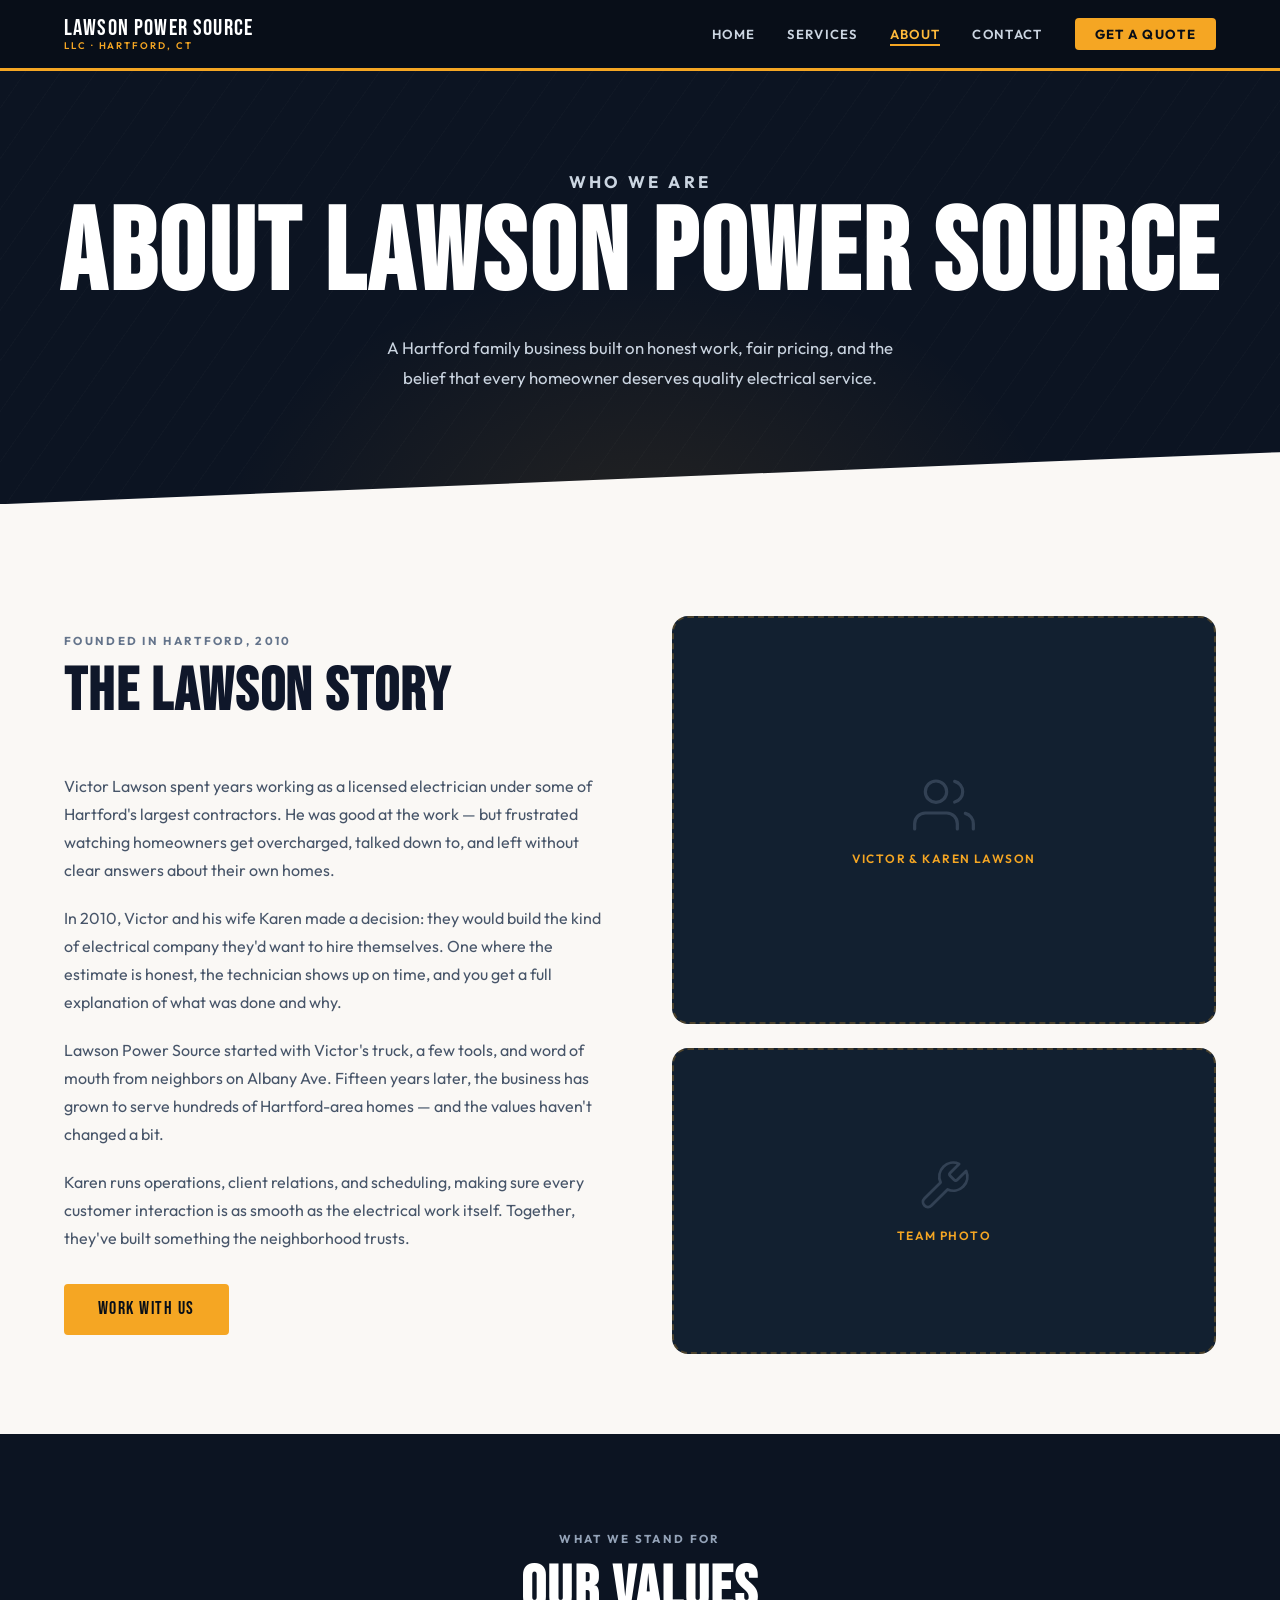
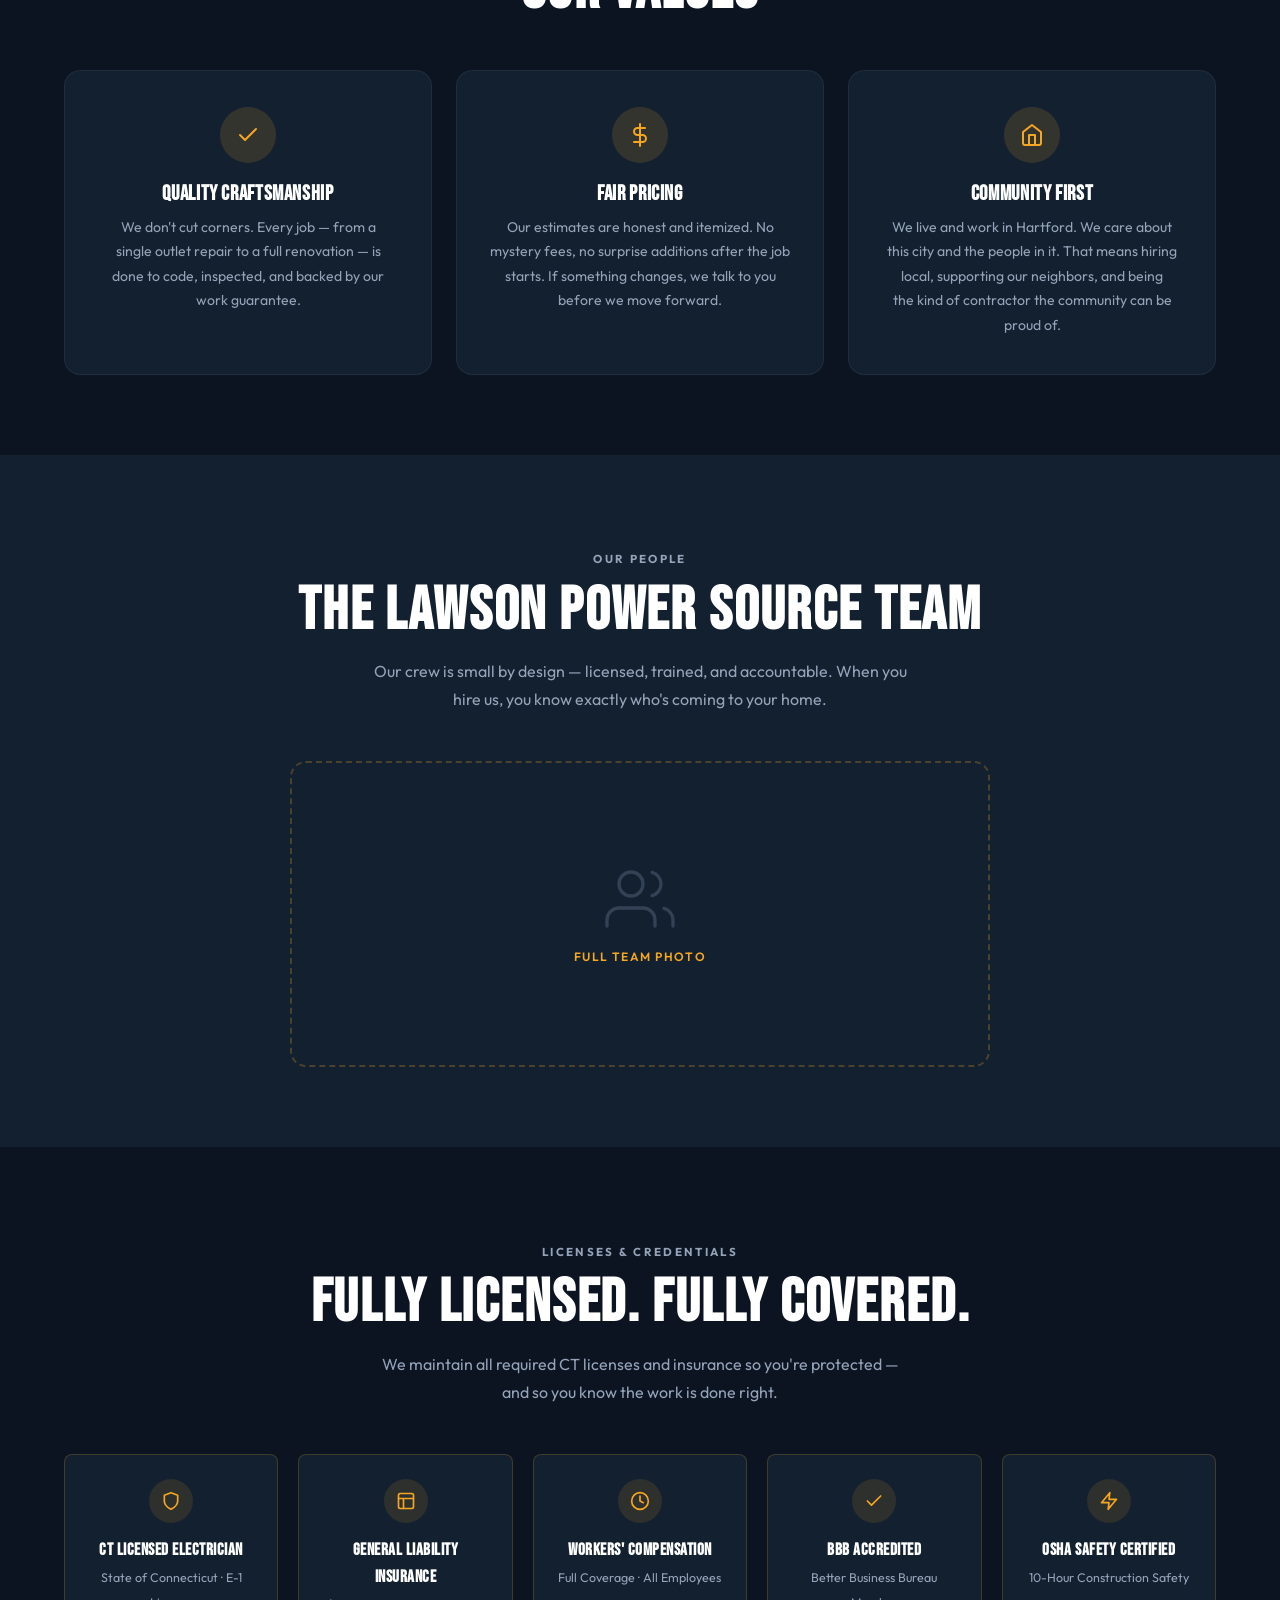
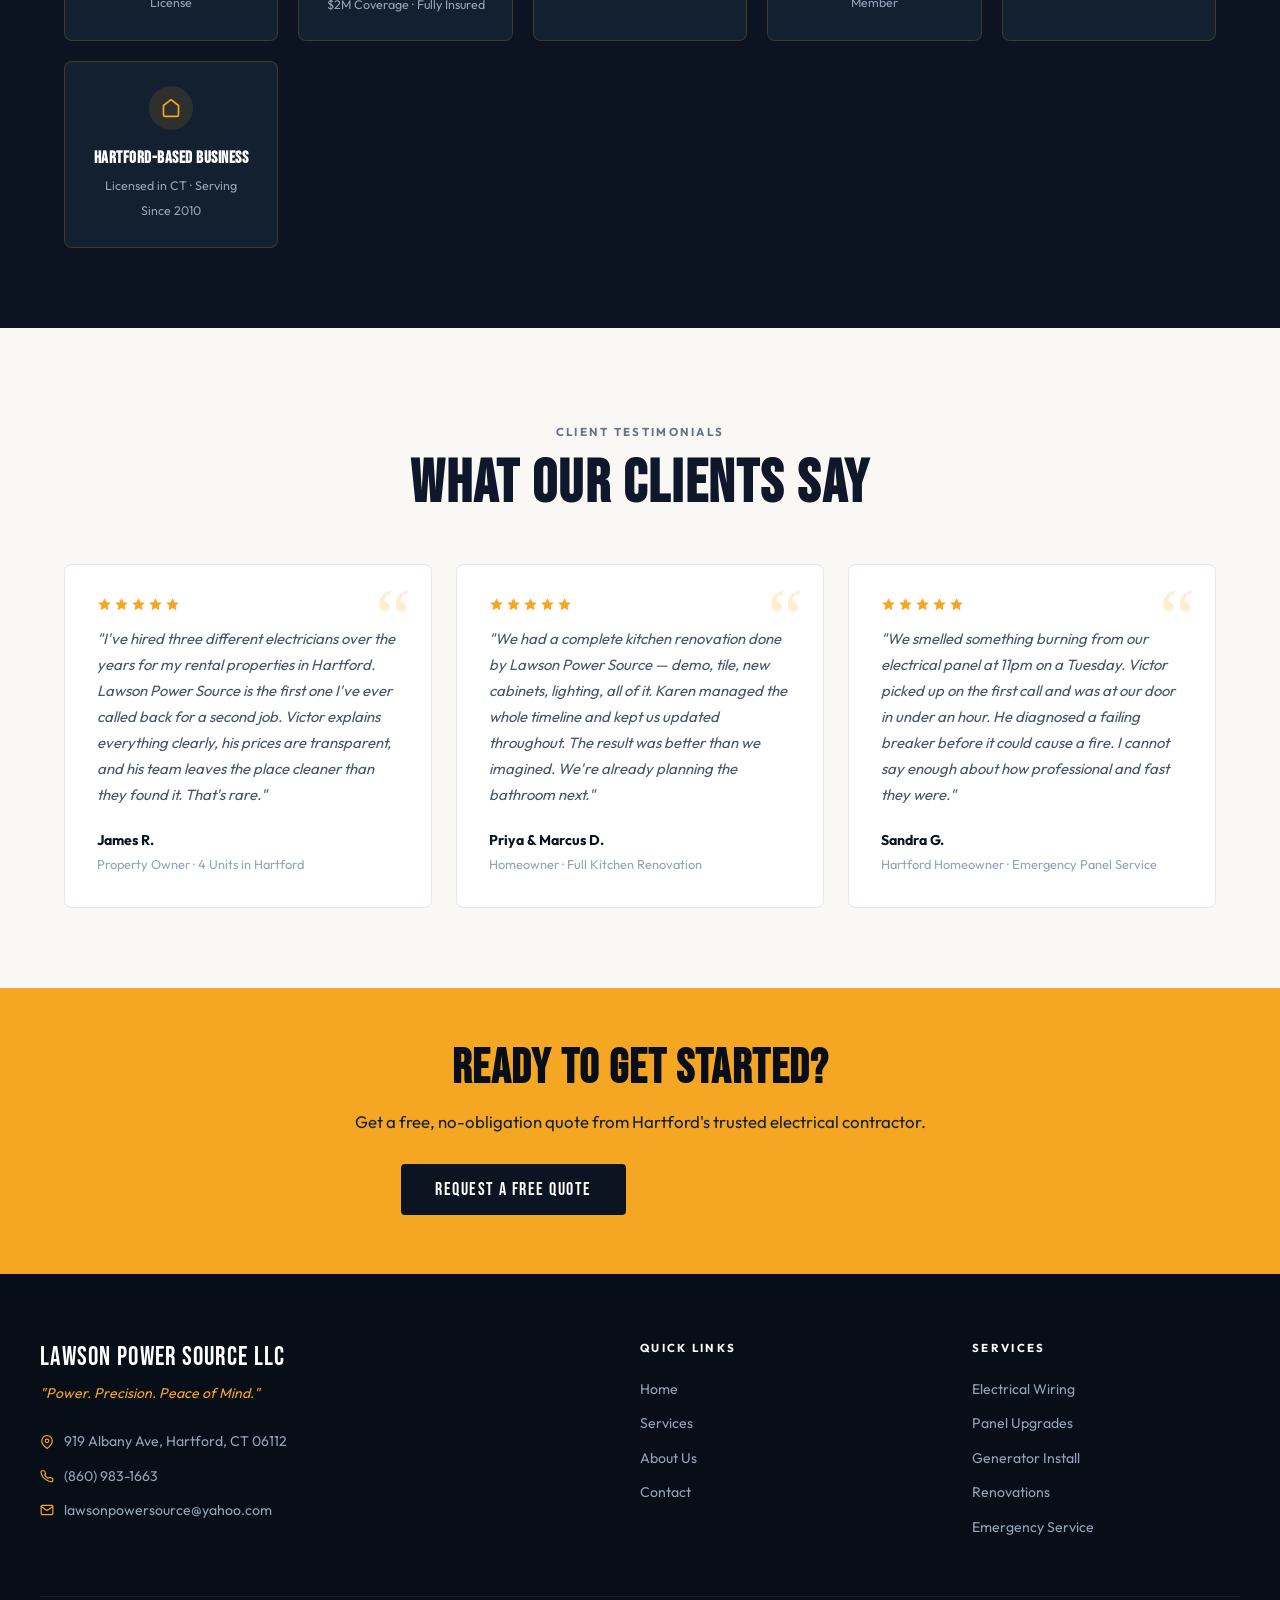
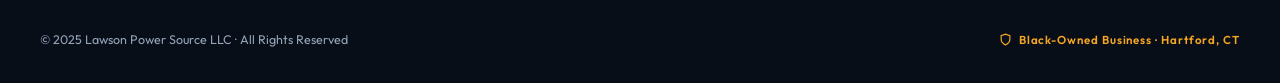
==== about.html @ 9ddd7367 "Initial launch: Lawson Power Source LLC website 4-page static site for Hartford, CT electrical contr" ====
<!DOCTYPE html>
<html lang="en">
<head>
  <meta charset="UTF-8">
  <meta name="viewport" content="width=device-width, initial-scale=1">
  <title>About Us — Lawson Power Source LLC · Hartford, CT</title>
  <meta name="description" content="Meet Victor and Karen Lawson, founders of Lawson Power Source LLC. Serving Hartford, CT since 2010 with licensed electrical and home improvement services.">
  <meta name="theme-color" content="#0c1422">
  <link rel="preconnect" href="https://fonts.googleapis.com">
  <link rel="preconnect" href="https://fonts.gstatic.com" crossorigin>
  <link href="https://fonts.googleapis.com/css2?family=Bebas+Neue&family=Outfit:wght@300;400;500;600;700&display=swap" rel="stylesheet">
  <link rel="stylesheet" href="css/styles.css">
</head>
<body>

  <a class="skip-nav" href="#main">Skip to main content</a>

  <!-- NAV -->
  <header>
    <nav class="nav" aria-label="Main navigation">
      <div class="nav__inner">
        <a href="index.html" class="nav__logo" aria-label="Lawson Power Source LLC — home">
          <span class="nav__logo-name">Lawson Power Source</span>
          <span class="nav__logo-sub">LLC · Hartford, CT</span>
        </a>
        <ul class="nav__links" role="list">
          <li><a href="index.html">Home</a></li>
          <li><a href="services.html">Services</a></li>
          <li><a href="about.html" aria-current="page">About</a></li>
          <li><a href="contact.html">Contact</a></li>
          <li><a href="contact.html" class="nav__cta">Get a Quote</a></li>
        </ul>
        <button class="nav__hamburger" aria-label="Open menu" aria-expanded="false">
          <svg width="22" height="22" viewBox="0 0 24 24" fill="none" stroke="currentColor" stroke-width="2.2" stroke-linecap="round" aria-hidden="true">
            <line x1="3" y1="6"  x2="21" y2="6"/>
            <line x1="3" y1="12" x2="21" y2="12"/>
            <line x1="3" y1="18" x2="21" y2="18"/>
          </svg>
        </button>
      </div>
    </nav>
  </header>

  <main id="main">

    <!-- PAGE HERO -->
    <section class="page-hero" aria-labelledby="page-heading">
      <div class="page-hero__inner">
        <p class="page-hero__eyebrow">Who We Are</p>
        <h1 id="page-heading">About Lawson Power Source</h1>
        <p>A Hartford family business built on honest work, fair pricing, and the belief that every homeowner deserves quality electrical service.</p>
      </div>
    </section>

    <!-- OUR STORY -->
    <section class="section section--light" aria-labelledby="story-heading" style="padding-top:7rem;">
      <div class="container">
        <div class="story-grid">
          <div>
            <div class="section-heading">
              <p class="section-heading__eyebrow">Founded in Hartford, 2010</p>
              <h2 id="story-heading">The Lawson Story</h2>
            </div>
            <p style="color:var(--slate-600);margin-bottom:1.25rem;">
              Victor Lawson spent years working as a licensed electrician under some of Hartford's largest contractors. He was good at the work — but frustrated watching homeowners get overcharged, talked down to, and left without clear answers about their own homes.
            </p>
            <p style="color:var(--slate-600);margin-bottom:1.25rem;">
              In 2010, Victor and his wife Karen made a decision: they would build the kind of electrical company they'd want to hire themselves. One where the estimate is honest, the technician shows up on time, and you get a full explanation of what was done and why.
            </p>
            <p style="color:var(--slate-600);margin-bottom:1.25rem;">
              Lawson Power Source started with Victor's truck, a few tools, and word of mouth from neighbors on Albany Ave. Fifteen years later, the business has grown to serve hundreds of Hartford-area homes — and the values haven't changed a bit.
            </p>
            <p style="color:var(--slate-600);margin-bottom:2rem;">
              Karen runs operations, client relations, and scheduling, making sure every customer interaction is as smooth as the electrical work itself. Together, they've built something the neighborhood trusts.
            </p>
            <a href="contact.html" class="btn btn--primary">Work With Us</a>
          </div>
          <div>
            <div class="photo-placeholder" role="img" aria-label="Victor and Karen Lawson, owners of Lawson Power Source LLC" style="margin-bottom:1.5rem;">
              <svg width="64" height="64" viewBox="0 0 24 24" fill="none" stroke="currentColor" stroke-width="1.2" stroke-linecap="round" stroke-linejoin="round" aria-hidden="true"><path d="M17 21v-2a4 4 0 0 0-4-4H5a4 4 0 0 0-4 4v2"/><circle cx="9" cy="7" r="4"/><path d="M23 21v-2a4 4 0 0 0-3-3.87"/><path d="M16 3.13a4 4 0 0 1 0 7.75"/></svg>
              <span class="photo-placeholder__label">Victor &amp; Karen Lawson</span>
            </div>
            <div class="photo-placeholder" role="img" aria-label="Lawson Power Source team at work" style="aspect-ratio:16/9;">
              <svg width="56" height="56" viewBox="0 0 24 24" fill="none" stroke="currentColor" stroke-width="1.2" stroke-linecap="round" stroke-linejoin="round" aria-hidden="true"><path d="M14.7 6.3a1 1 0 0 0 0 1.4l1.6 1.6a1 1 0 0 0 1.4 0l3.77-3.77a6 6 0 0 1-7.94 7.94l-6.91 6.91a2.12 2.12 0 0 1-3-3l6.91-6.91a6 6 0 0 1 7.94-7.94l-3.76 3.76z"/></svg>
              <span class="photo-placeholder__label">Team Photo</span>
            </div>
          </div>
        </div>
      </div>
    </section>

    <!-- VALUES -->
    <section class="section section--dark" aria-labelledby="values-heading">
      <div class="container">
        <div class="section-heading section-heading--center">
          <p class="section-heading__eyebrow">What We Stand For</p>
          <h2 id="values-heading">Our Values</h2>
        </div>
        <div class="values-grid">
          <article class="value-card anim" data-delay="1">
            <div class="value-card__icon" aria-hidden="true">
              <svg width="24" height="24" viewBox="0 0 24 24" fill="none" stroke="currentColor" stroke-width="2" stroke-linecap="round" stroke-linejoin="round"><polyline points="20 6 9 17 4 12"/></svg>
            </div>
            <h3>Quality Craftsmanship</h3>
            <p>We don't cut corners. Every job — from a single outlet repair to a full renovation — is done to code, inspected, and backed by our work guarantee.</p>
          </article>
          <article class="value-card anim" data-delay="2">
            <div class="value-card__icon" aria-hidden="true">
              <svg width="24" height="24" viewBox="0 0 24 24" fill="none" stroke="currentColor" stroke-width="2" stroke-linecap="round" stroke-linejoin="round"><line x1="12" y1="1" x2="12" y2="23"/><path d="M17 5H9.5a3.5 3.5 0 0 0 0 7h5a3.5 3.5 0 0 1 0 7H6"/></svg>
            </div>
            <h3>Fair Pricing</h3>
            <p>Our estimates are honest and itemized. No mystery fees, no surprise additions after the job starts. If something changes, we talk to you before we move forward.</p>
          </article>
          <article class="value-card anim" data-delay="3">
            <div class="value-card__icon" aria-hidden="true">
              <svg width="24" height="24" viewBox="0 0 24 24" fill="none" stroke="currentColor" stroke-width="2" stroke-linecap="round" stroke-linejoin="round"><path d="M3 9l9-7 9 7v11a2 2 0 0 1-2 2H5a2 2 0 0 1-2-2z"/><polyline points="9 22 9 12 15 12 15 22"/></svg>
            </div>
            <h3>Community First</h3>
            <p>We live and work in Hartford. We care about this city and the people in it. That means hiring local, supporting our neighbors, and being the kind of contractor the community can be proud of.</p>
          </article>
        </div>
      </div>
    </section>

    <!-- TEAM PHOTO -->
    <section class="section section--navy" aria-labelledby="team-heading">
      <div class="container">
        <div class="section-heading section-heading--center">
          <p class="section-heading__eyebrow">Our People</p>
          <h2 id="team-heading">The Lawson Power Source Team</h2>
          <p>Our crew is small by design — licensed, trained, and accountable. When you hire us, you know exactly who's coming to your home.</p>
        </div>
        <div class="photo-placeholder" role="img" aria-label="Full team photo — Lawson Power Source LLC crew" style="max-width:700px;margin:0 auto;aspect-ratio:16/7;">
          <svg width="72" height="72" viewBox="0 0 24 24" fill="none" stroke="currentColor" stroke-width="1.1" stroke-linecap="round" stroke-linejoin="round" aria-hidden="true"><path d="M17 21v-2a4 4 0 0 0-4-4H5a4 4 0 0 0-4 4v2"/><circle cx="9" cy="7" r="4"/><path d="M23 21v-2a4 4 0 0 0-3-3.87"/><path d="M16 3.13a4 4 0 0 1 0 7.75"/></svg>
          <span class="photo-placeholder__label">Full Team Photo</span>
        </div>
      </div>
    </section>

    <!-- CREDENTIALS -->
    <section class="section section--dark" aria-labelledby="credentials-heading">
      <div class="container">
        <div class="section-heading section-heading--center">
          <p class="section-heading__eyebrow">Licenses &amp; Credentials</p>
          <h2 id="credentials-heading">Fully Licensed. Fully Covered.</h2>
          <p>We maintain all required CT licenses and insurance so you're protected — and so you know the work is done right.</p>
        </div>
        <div class="credentials-grid">
          <div class="credential-item anim" data-delay="1">
            <div class="credential-item__icon" aria-hidden="true">
              <svg width="20" height="20" viewBox="0 0 24 24" fill="none" stroke="currentColor" stroke-width="2" stroke-linecap="round" stroke-linejoin="round"><path d="M12 22s8-4 8-10V5l-8-3-8 3v7c0 6 8 10 8 10z"/></svg>
            </div>
            <strong>CT Licensed Electrician</strong>
            <span>State of Connecticut · E-1 License</span>
          </div>
          <div class="credential-item anim" data-delay="2">
            <div class="credential-item__icon" aria-hidden="true">
              <svg width="20" height="20" viewBox="0 0 24 24" fill="none" stroke="currentColor" stroke-width="2" stroke-linecap="round" stroke-linejoin="round"><rect x="3" y="3" width="18" height="18" rx="2"/><path d="M3 9h18M9 21V9"/></svg>
            </div>
            <strong>General Liability Insurance</strong>
            <span>$2M Coverage · Fully Insured</span>
          </div>
          <div class="credential-item anim" data-delay="3">
            <div class="credential-item__icon" aria-hidden="true">
              <svg width="20" height="20" viewBox="0 0 24 24" fill="none" stroke="currentColor" stroke-width="2" stroke-linecap="round" stroke-linejoin="round"><circle cx="12" cy="12" r="10"/><polyline points="12 6 12 12 16 14"/></svg>
            </div>
            <strong>Workers' Compensation</strong>
            <span>Full Coverage · All Employees</span>
          </div>
          <div class="credential-item anim" data-delay="4">
            <div class="credential-item__icon" aria-hidden="true">
              <svg width="20" height="20" viewBox="0 0 24 24" fill="none" stroke="currentColor" stroke-width="2" stroke-linecap="round" stroke-linejoin="round"><polyline points="20 6 9 17 4 12"/></svg>
            </div>
            <strong>BBB Accredited</strong>
            <span>Better Business Bureau Member</span>
          </div>
          <div class="credential-item anim" data-delay="5">
            <div class="credential-item__icon" aria-hidden="true">
              <svg width="20" height="20" viewBox="0 0 24 24" fill="none" stroke="currentColor" stroke-width="2" stroke-linecap="round" stroke-linejoin="round"><polygon points="13 2 3 14 12 14 11 22 21 10 12 10 13 2"/></svg>
            </div>
            <strong>OSHA Safety Certified</strong>
            <span>10-Hour Construction Safety</span>
          </div>
          <div class="credential-item anim" data-delay="6">
            <div class="credential-item__icon" aria-hidden="true">
              <svg width="20" height="20" viewBox="0 0 24 24" fill="none" stroke="currentColor" stroke-width="2" stroke-linecap="round" stroke-linejoin="round"><path d="M3 9l9-7 9 7v11a2 2 0 0 1-2 2H5a2 2 0 0 1-2-2z"/></svg>
            </div>
            <strong>Hartford-Based Business</strong>
            <span>Licensed in CT · Serving Since 2010</span>
          </div>
        </div>
      </div>
    </section>

    <!-- TESTIMONIALS -->
    <section class="section section--light" aria-labelledby="testimonials-heading">
      <div class="container">
        <div class="section-heading section-heading--center">
          <p class="section-heading__eyebrow">Client Testimonials</p>
          <h2 id="testimonials-heading">What Our Clients Say</h2>
        </div>
        <div class="testimonial-grid">
          <article class="testimonial-card anim" data-delay="1">
            <div class="testimonial-card__stars" aria-label="5 out of 5 stars">
              <svg width="15" height="15" viewBox="0 0 24 24" fill="currentColor" aria-hidden="true"><polygon points="12 2 15.09 8.26 22 9.27 17 14.14 18.18 21.02 12 17.77 5.82 21.02 7 14.14 2 9.27 8.91 8.26 12 2"/></svg>
              <svg width="15" height="15" viewBox="0 0 24 24" fill="currentColor" aria-hidden="true"><polygon points="12 2 15.09 8.26 22 9.27 17 14.14 18.18 21.02 12 17.77 5.82 21.02 7 14.14 2 9.27 8.91 8.26 12 2"/></svg>
              <svg width="15" height="15" viewBox="0 0 24 24" fill="currentColor" aria-hidden="true"><polygon points="12 2 15.09 8.26 22 9.27 17 14.14 18.18 21.02 12 17.77 5.82 21.02 7 14.14 2 9.27 8.91 8.26 12 2"/></svg>
              <svg width="15" height="15" viewBox="0 0 24 24" fill="currentColor" aria-hidden="true"><polygon points="12 2 15.09 8.26 22 9.27 17 14.14 18.18 21.02 12 17.77 5.82 21.02 7 14.14 2 9.27 8.91 8.26 12 2"/></svg>
              <svg width="15" height="15" viewBox="0 0 24 24" fill="currentColor" aria-hidden="true"><polygon points="12 2 15.09 8.26 22 9.27 17 14.14 18.18 21.02 12 17.77 5.82 21.02 7 14.14 2 9.27 8.91 8.26 12 2"/></svg>
            </div>
            <blockquote class="testimonial-card__text">
              "I've hired three different electricians over the years for my rental properties in Hartford. Lawson Power Source is the first one I've ever called back for a second job. Victor explains everything clearly, his prices are transparent, and his team leaves the place cleaner than they found it. That's rare."
            </blockquote>
            <footer>
              <p class="testimonial-card__name">James R.</p>
              <p class="testimonial-card__title">Property Owner · 4 Units in Hartford</p>
            </footer>
          </article>
          <article class="testimonial-card anim" data-delay="2">
            <div class="testimonial-card__stars" aria-label="5 out of 5 stars">
              <svg width="15" height="15" viewBox="0 0 24 24" fill="currentColor" aria-hidden="true"><polygon points="12 2 15.09 8.26 22 9.27 17 14.14 18.18 21.02 12 17.77 5.82 21.02 7 14.14 2 9.27 8.91 8.26 12 2"/></svg>
              <svg width="15" height="15" viewBox="0 0 24 24" fill="currentColor" aria-hidden="true"><polygon points="12 2 15.09 8.26 22 9.27 17 14.14 18.18 21.02 12 17.77 5.82 21.02 7 14.14 2 9.27 8.91 8.26 12 2"/></svg>
              <svg width="15" height="15" viewBox="0 0 24 24" fill="currentColor" aria-hidden="true"><polygon points="12 2 15.09 8.26 22 9.27 17 14.14 18.18 21.02 12 17.77 5.82 21.02 7 14.14 2 9.27 8.91 8.26 12 2"/></svg>
              <svg width="15" height="15" viewBox="0 0 24 24" fill="currentColor" aria-hidden="true"><polygon points="12 2 15.09 8.26 22 9.27 17 14.14 18.18 21.02 12 17.77 5.82 21.02 7 14.14 2 9.27 8.91 8.26 12 2"/></svg>
              <svg width="15" height="15" viewBox="0 0 24 24" fill="currentColor" aria-hidden="true"><polygon points="12 2 15.09 8.26 22 9.27 17 14.14 18.18 21.02 12 17.77 5.82 21.02 7 14.14 2 9.27 8.91 8.26 12 2"/></svg>
            </div>
            <blockquote class="testimonial-card__text">
              "We had a complete kitchen renovation done by Lawson Power Source — demo, tile, new cabinets, lighting, all of it. Karen managed the whole timeline and kept us updated throughout. The result was better than we imagined. We're already planning the bathroom next."
            </blockquote>
            <footer>
              <p class="testimonial-card__name">Priya &amp; Marcus D.</p>
              <p class="testimonial-card__title">Homeowner · Full Kitchen Renovation</p>
            </footer>
          </article>
          <article class="testimonial-card anim" data-delay="3">
            <div class="testimonial-card__stars" aria-label="5 out of 5 stars">
              <svg width="15" height="15" viewBox="0 0 24 24" fill="currentColor" aria-hidden="true"><polygon points="12 2 15.09 8.26 22 9.27 17 14.14 18.18 21.02 12 17.77 5.82 21.02 7 14.14 2 9.27 8.91 8.26 12 2"/></svg>
              <svg width="15" height="15" viewBox="0 0 24 24" fill="currentColor" aria-hidden="true"><polygon points="12 2 15.09 8.26 22 9.27 17 14.14 18.18 21.02 12 17.77 5.82 21.02 7 14.14 2 9.27 8.91 8.26 12 2"/></svg>
              <svg width="15" height="15" viewBox="0 0 24 24" fill="currentColor" aria-hidden="true"><polygon points="12 2 15.09 8.26 22 9.27 17 14.14 18.18 21.02 12 17.77 5.82 21.02 7 14.14 2 9.27 8.91 8.26 12 2"/></svg>
              <svg width="15" height="15" viewBox="0 0 24 24" fill="currentColor" aria-hidden="true"><polygon points="12 2 15.09 8.26 22 9.27 17 14.14 18.18 21.02 12 17.77 5.82 21.02 7 14.14 2 9.27 8.91 8.26 12 2"/></svg>
              <svg width="15" height="15" viewBox="0 0 24 24" fill="currentColor" aria-hidden="true"><polygon points="12 2 15.09 8.26 22 9.27 17 14.14 18.18 21.02 12 17.77 5.82 21.02 7 14.14 2 9.27 8.91 8.26 12 2"/></svg>
            </div>
            <blockquote class="testimonial-card__text">
              "We smelled something burning from our electrical panel at 11pm on a Tuesday. Victor picked up on the first call and was at our door in under an hour. He diagnosed a failing breaker before it could cause a fire. I cannot say enough about how professional and fast they were."
            </blockquote>
            <footer>
              <p class="testimonial-card__name">Sandra G.</p>
              <p class="testimonial-card__title">Hartford Homeowner · Emergency Panel Service</p>
            </footer>
          </article>
        </div>
      </div>
    </section>

    <!-- BOTTOM CTA -->
    <div class="cta-banner">
      <div class="container">
        <h2>Ready to Get Started?</h2>
        <p>Get a free, no-obligation quote from Hartford's trusted electrical contractor.</p>
        <div style="display:flex;gap:1rem;justify-content:center;flex-wrap:wrap;">
          <a href="contact.html" class="btn btn--dark">Request a Free Quote</a>
          <a href="tel:8609831663" class="btn btn--outline-amber">
            <svg width="16" height="16" viewBox="0 0 24 24" fill="none" stroke="currentColor" stroke-width="2.5" stroke-linecap="round" aria-hidden="true"><path d="M22 16.92v3a2 2 0 0 1-2.18 2 19.79 19.79 0 0 1-8.63-3.07A19.5 19.5 0 0 1 4.69 13.6a19.79 19.79 0 0 1-3.07-8.67A2 2 0 0 1 3.59 3h3a2 2 0 0 1 2 1.72c.127.96.361 1.903.7 2.81a2 2 0 0 1-.45 2.11L7.91 10.09a16 16 0 0 0 6 6l.91-.91a2 2 0 0 1 2.11-.45c.907.339 1.85.573 2.81.7A2 2 0 0 1 22 17.5z"/></svg>
            Call (860) 983-1663
          </a>
        </div>
      </div>
    </div>

  </main>

  <!-- FOOTER -->
  <footer class="footer">
    <div class="footer__grid">
      <div>
        <span class="footer__logo-name">Lawson Power Source LLC</span>
        <p class="footer__tagline">"Power. Precision. Peace of Mind."</p>
        <p class="footer__contact-line">
          <svg width="14" height="14" viewBox="0 0 24 24" fill="none" stroke="currentColor" stroke-width="2" stroke-linecap="round" aria-hidden="true"><path d="M21 10c0 7-9 13-9 13s-9-6-9-13a9 9 0 0 1 18 0z"/><circle cx="12" cy="10" r="3"/></svg>
          919 Albany Ave, Hartford, CT 06112
        </p>
        <p class="footer__contact-line">
          <svg width="14" height="14" viewBox="0 0 24 24" fill="none" stroke="currentColor" stroke-width="2" stroke-linecap="round" aria-hidden="true"><path d="M22 16.92v3a2 2 0 0 1-2.18 2 19.79 19.79 0 0 1-8.63-3.07A19.5 19.5 0 0 1 4.69 13.6a19.79 19.79 0 0 1-3.07-8.67A2 2 0 0 1 3.59 3h3a2 2 0 0 1 2 1.72 12.84 12.84 0 0 0 .7 2.81 2 2 0 0 1-.45 2.11L7.91 10.09a16 16 0 0 0 6 6l.91-.91a2 2 0 0 1 2.11-.45 12.84 12.84 0 0 0 2.81.7A2 2 0 0 1 22 17.5z"/></svg>
          <a href="tel:8609831663">(860) 983-1663</a>
        </p>
        <p class="footer__contact-line">
          <svg width="14" height="14" viewBox="0 0 24 24" fill="none" stroke="currentColor" stroke-width="2" stroke-linecap="round" aria-hidden="true"><path d="M4 4h16c1.1 0 2 .9 2 2v12c0 1.1-.9 2-2 2H4c-1.1 0-2-.9-2-2V6c0-1.1.9-2 2-2z"/><polyline points="22,6 12,13 2,6"/></svg>
          <a href="mailto:lawsonpowersource@yahoo.com">lawsonpowersource@yahoo.com</a>
        </p>
      </div>
      <div>
        <p class="footer__col-heading">Quick Links</p>
        <ul class="footer__nav-list" role="list">
          <li><a href="index.html">Home</a></li>
          <li><a href="services.html">Services</a></li>
          <li><a href="about.html">About Us</a></li>
          <li><a href="contact.html">Contact</a></li>
        </ul>
      </div>
      <div>
        <p class="footer__col-heading">Services</p>
        <ul class="footer__nav-list" role="list">
          <li><a href="services.html">Electrical Wiring</a></li>
          <li><a href="services.html">Panel Upgrades</a></li>
          <li><a href="services.html">Generator Install</a></li>
          <li><a href="services.html">Renovations</a></li>
          <li><a href="services.html">Emergency Service</a></li>
        </ul>
      </div>
    </div>
    <div class="footer__bottom">
      <p>&copy; 2025 Lawson Power Source LLC · All Rights Reserved</p>
      <p class="footer__biz-label">
        <svg width="13" height="13" viewBox="0 0 24 24" fill="none" stroke="currentColor" stroke-width="2.2" stroke-linecap="round" aria-hidden="true"><path d="M12 22s8-4 8-10V5l-8-3-8 3v7c0 6 8 10 8 10z"/></svg>
        Black-Owned Business · Hartford, CT
      </p>
    </div>
  </footer>

  <script src="js/main.js"></script>
</body>
</html>
---- css/styles.css ----
/* ============================================================
   LAWSON POWER SOURCE LLC — Design System
   Industrial Utility × Hartford Community Warmth
   ============================================================ */

/* === TOKENS === */
:root {
  --navy-900: #080e18;
  --navy-800: #0c1422;
  --navy-700: #122030;
  --navy-600: #1a2d42;
  --navy-500: #243852;

  --amber-300: #ffd166;
  --amber-400: #ffba3b;
  --amber-500: #f5a623;
  --amber-600: #d48a10;

  --slate-100: #f1f5f9;
  --slate-200: #e2e8f0;
  --slate-300: #cbd5e1;
  --slate-400: #94a3b8;
  --slate-500: #64748b;
  --slate-600: #475569;
  --slate-700: #334155;
  --slate-900: #0f172a;

  --warm-white: #faf8f5;
  --white: #ffffff;

  --red: #ef4444;
  --orange: #f97316;
  --yellow: #eab308;
  --green: #22c55e;

  --font-display: 'Bebas Neue', sans-serif;
  --font-body: 'Outfit', sans-serif;

  --radius-sm: 4px;
  --radius-md: 8px;
  --radius-lg: 16px;

  --shadow-sm: 0 1px 3px rgba(0,0,0,.12), 0 1px 2px rgba(0,0,0,.08);
  --shadow-md: 0 4px 12px rgba(0,0,0,.15), 0 2px 4px rgba(0,0,0,.1);
  --shadow-lg: 0 10px 30px rgba(0,0,0,.2), 0 4px 12px rgba(0,0,0,.12);

  --transition: 200ms ease;
}

/* === RESET === */
*, *::before, *::after { box-sizing: border-box; margin: 0; padding: 0; }
html { scroll-behavior: smooth; -webkit-text-size-adjust: 100%; }
img, svg { display: block; max-width: 100%; }
button { font-family: inherit; }

body {
  font-family: var(--font-body);
  background: var(--warm-white);
  color: var(--slate-900);
  line-height: 1.6;
  overflow-x: hidden;
}

/* === SKIP NAV === */
.skip-nav {
  position: absolute;
  top: -100%;
  left: 1rem;
  background: var(--amber-500);
  color: var(--navy-900);
  padding: .625rem 1.25rem;
  font-weight: 700;
  font-size: .9rem;
  border-radius: 0 0 var(--radius-sm) var(--radius-sm);
  z-index: 9999;
  transition: top var(--transition);
  text-decoration: none;
}
.skip-nav:focus { top: 0; }

/* === TYPOGRAPHY === */
h1, h2, h3, h4, h5 {
  font-family: var(--font-display);
  line-height: 1.05;
  letter-spacing: .03em;
}
h1 { font-size: clamp(3.2rem, 9vw, 7.5rem); }
h2 { font-size: clamp(2rem, 5vw, 3.8rem); }
h3 { font-size: clamp(1.3rem, 3vw, 1.75rem); }
h4 { font-size: 1.2rem; }

p { line-height: 1.75; text-wrap: pretty; }

/* === LAYOUT === */
.container {
  max-width: 1200px;
  margin: 0 auto;
  padding: 0 1.5rem;
}
.section { padding: 5rem 0; }
.section--dark  { background: var(--navy-800); color: var(--white); }
.section--navy  { background: var(--navy-700); color: var(--white); }
.section--light { background: var(--warm-white); }

/* === NAVIGATION === */
.nav {
  position: sticky;
  top: 0;
  z-index: 200;
  background: var(--navy-900);
  border-bottom: 3px solid var(--amber-500);
}
.nav__inner {
  max-width: 1200px;
  margin: 0 auto;
  padding: 0 1.5rem;
  height: 4.25rem;
  display: flex;
  align-items: center;
  justify-content: space-between;
  gap: 2rem;
}
.nav__logo {
  text-decoration: none;
  display: flex;
  flex-direction: column;
  line-height: 1;
  flex-shrink: 0;
}
.nav__logo-name {
  font-family: var(--font-display);
  font-size: 1.45rem;
  color: var(--white);
  letter-spacing: .05em;
}
.nav__logo-sub {
  font-family: var(--font-body);
  font-size: .6rem;
  font-weight: 600;
  letter-spacing: .2em;
  text-transform: uppercase;
  color: var(--amber-500);
  margin-top: 1px;
}
.nav__links {
  display: flex;
  align-items: center;
  gap: 2rem;
  list-style: none;
}
.nav__links a {
  font-size: .82rem;
  font-weight: 600;
  letter-spacing: .1em;
  text-transform: uppercase;
  color: var(--slate-300);
  text-decoration: none;
  transition: color var(--transition);
  position: relative;
}
.nav__links a::after {
  content: '';
  position: absolute;
  bottom: -4px;
  left: 0;
  right: 0;
  height: 2px;
  background: var(--amber-500);
  transform: scaleX(0);
  transition: transform var(--transition);
}
.nav__links a:hover,
.nav__links a[aria-current="page"] { color: var(--amber-400); }
.nav__links a:hover::after,
.nav__links a[aria-current="page"]::after { transform: scaleX(1); }

.nav__cta {
  background: var(--amber-500);
  color: var(--navy-900) !important;
  padding: .5rem 1.25rem;
  border-radius: var(--radius-sm);
  font-weight: 700 !important;
  white-space: nowrap;
  flex-shrink: 0;
}
.nav__cta:hover { background: var(--amber-400) !important; }
.nav__cta::after { display: none !important; }

.nav__hamburger {
  display: none;
  background: transparent;
  border: 1.5px solid rgba(255,255,255,.3);
  border-radius: var(--radius-sm);
  color: var(--white);
  cursor: pointer;
  padding: .4rem .5rem;
  align-items: center;
  justify-content: center;
  transition: border-color var(--transition);
}
.nav__hamburger:hover { border-color: var(--amber-500); color: var(--amber-500); }

/* === BUTTONS === */
.btn {
  display: inline-flex;
  align-items: center;
  gap: .5rem;
  padding: .9rem 2rem;
  border-radius: var(--radius-sm);
  font-family: var(--font-display);
  font-size: 1.15rem;
  letter-spacing: .08em;
  text-decoration: none;
  cursor: pointer;
  border: 2px solid transparent;
  transition: all var(--transition);
  line-height: 1;
  white-space: nowrap;
}
.btn svg { flex-shrink: 0; }

.btn--primary {
  background: var(--amber-500);
  color: var(--navy-900);
  border-color: var(--amber-500);
}
.btn--primary:hover { background: var(--amber-400); border-color: var(--amber-400); }

.btn--outline {
  background: transparent;
  color: var(--white);
  border-color: rgba(255,255,255,.35);
}
.btn--outline:hover { border-color: var(--amber-500); color: var(--amber-500); }

.btn--outline-amber {
  background: transparent;
  color: var(--amber-500);
  border-color: var(--amber-500);
}
.btn--outline-amber:hover { background: var(--amber-500); color: var(--navy-900); }

.btn--dark {
  background: var(--navy-800);
  color: var(--white);
  border-color: var(--navy-800);
}
.btn--dark:hover { background: var(--navy-700); border-color: var(--navy-700); }

.btn--emergency {
  background: var(--red);
  color: var(--white);
  border-color: var(--red);
}
.btn--emergency:hover { background: #dc2626; border-color: #dc2626; }

/* Focus states — visible for keyboard nav */
:focus-visible {
  outline: 3px solid var(--amber-500);
  outline-offset: 3px;
}

/* === HERO (home) === */
.hero {
  background: var(--navy-800);
  color: var(--white);
  padding: 6rem 1.5rem 7rem;
  position: relative;
  overflow: hidden;
}
.hero::after {
  content: '';
  position: absolute;
  bottom: 0; left: 0; right: 0;
  height: 80px;
  background: var(--amber-500);
  clip-path: polygon(0 100%, 100% 0, 100% 100%);
}
.hero__bg-pattern {
  position: absolute;
  inset: 0;
  background-image:
    repeating-linear-gradient(
      -55deg,
      transparent,
      transparent 28px,
      rgba(255,255,255,.018) 28px,
      rgba(255,255,255,.018) 29px
    );
  pointer-events: none;
}
.hero__glow {
  position: absolute;
  width: 700px;
  height: 700px;
  background: radial-gradient(circle, rgba(245,166,35,.12) 0%, transparent 70%);
  top: -200px;
  right: -100px;
  pointer-events: none;
}
.hero__container {
  max-width: 1200px;
  margin: 0 auto;
  position: relative;
  z-index: 1;
}
.hero__eyebrow {
  display: flex;
  align-items: center;
  gap: .75rem;
  font-family: var(--font-body);
  font-size: .75rem;
  font-weight: 700;
  letter-spacing: .2em;
  text-transform: uppercase;
  color: var(--amber-500);
  margin-bottom: 1rem;
}
.hero__eyebrow-line {
  width: 2rem;
  height: 2px;
  background: var(--amber-500);
  flex-shrink: 0;
}
.hero h1 {
  color: var(--white);
  max-width: 860px;
  line-height: 1;
}
.hero h1 em {
  color: var(--amber-500);
  font-style: normal;
}
.hero__sub {
  font-size: 1.1rem;
  color: var(--slate-300);
  max-width: 480px;
  margin: 1.5rem 0 2.75rem;
  line-height: 1.75;
}
.hero__actions {
  display: flex;
  gap: 1rem;
  flex-wrap: wrap;
}
.hero__badge {
  position: absolute;
  right: 1.5rem;
  bottom: 5rem;
  width: 130px;
  height: 130px;
  background: var(--amber-500);
  border-radius: 50%;
  display: flex;
  flex-direction: column;
  align-items: center;
  justify-content: center;
  text-align: center;
  color: var(--navy-900);
  font-family: var(--font-display);
  line-height: 1.1;
  padding: 1rem;
}
.hero__badge-num  { font-size: 2.8rem; }
.hero__badge-text { font-size: .7rem; letter-spacing: .05em; }

/* === TRUST BAR === */
.trust-bar {
  background: var(--amber-500);
  padding: 2.25rem 1.5rem;
  position: relative;
  z-index: 1;
}
.trust-bar__grid {
  max-width: 1200px;
  margin: 0 auto;
  display: grid;
  grid-template-columns: repeat(3, 1fr);
  gap: 1.5rem;
}
.trust-item {
  display: flex;
  align-items: center;
  gap: 1rem;
}
.trust-item__icon {
  width: 2.75rem;
  height: 2.75rem;
  background: var(--navy-800);
  color: var(--amber-500);
  border-radius: 50%;
  display: flex;
  align-items: center;
  justify-content: center;
  flex-shrink: 0;
}
.trust-item__label {
  font-family: var(--font-display);
  font-size: 1.05rem;
  color: var(--navy-900);
  letter-spacing: .03em;
  display: block;
}
.trust-item__sub {
  font-size: .75rem;
  color: var(--navy-700);
  font-weight: 500;
}

/* === SECTION HEADING === */
.section-heading { margin-bottom: 3rem; }
.section-heading--center { text-align: center; }
.section-heading__eyebrow {
  font-family: var(--font-body);
  font-size: .72rem;
  font-weight: 700;
  letter-spacing: .2em;
  text-transform: uppercase;
  color: var(--amber-500);
  margin-bottom: .6rem;
}
.section-heading h2 { color: inherit; }
.section-heading p {
  margin-top: .9rem;
  color: var(--slate-500);
  max-width: 540px;
}
.section-heading--center p { margin-left: auto; margin-right: auto; }
.section--dark .section-heading p,
.section--navy .section-heading p { color: var(--slate-400); }

/* === SERVICE CARDS === */
.services-grid {
  display: grid;
  grid-template-columns: repeat(auto-fit, minmax(310px, 1fr));
  gap: 1.5rem;
}
.service-card {
  background: var(--white);
  border: 1px solid var(--slate-200);
  border-radius: var(--radius-md);
  padding: 2rem;
  cursor: default;
  position: relative;
  overflow: hidden;
  transition: box-shadow var(--transition), transform var(--transition);
}
.service-card::before {
  content: '';
  position: absolute;
  left: 0; top: 0; bottom: 0;
  width: 4px;
  background: var(--amber-500);
  transform: scaleY(0);
  transform-origin: bottom;
  transition: transform var(--transition);
}
.service-card:hover { box-shadow: var(--shadow-lg); transform: translateY(-2px); }
.service-card:hover::before { transform: scaleY(1); }
.service-card--dark {
  background: var(--navy-700);
  border-color: rgba(255,255,255,.07);
}
.service-card--dark h3 { color: var(--white); }
.service-card--dark p { color: var(--slate-400); }

.service-card__icon {
  width: 3rem;
  height: 3rem;
  background: rgba(245,166,35,.12);
  color: var(--amber-500);
  border-radius: var(--radius-md);
  display: flex;
  align-items: center;
  justify-content: center;
  margin-bottom: 1.25rem;
}
.service-card h3 {
  font-size: 1.3rem;
  color: var(--navy-800);
  margin-bottom: .5rem;
}
.service-card p { font-size: .9rem; color: var(--slate-600); }

/* Full-detail services (services page) */
.service-detail {
  display: grid;
  grid-template-columns: auto 1fr;
  gap: 1.5rem 2rem;
  align-items: start;
  background: var(--white);
  border: 1px solid var(--slate-200);
  border-left: 4px solid var(--amber-500);
  border-radius: var(--radius-md);
  padding: 2rem;
  margin-bottom: 1.5rem;
}
.service-detail__icon {
  width: 3.5rem;
  height: 3.5rem;
  background: rgba(245,166,35,.1);
  color: var(--amber-600);
  border-radius: var(--radius-md);
  display: flex;
  align-items: center;
  justify-content: center;
  flex-shrink: 0;
}
.service-detail h3 { color: var(--navy-800); margin-bottom: .5rem; }
.service-detail p { font-size: .93rem; color: var(--slate-600); }
.service-detail--emergency { border-left-color: var(--red); }
.service-detail--emergency .service-detail__icon { background: rgba(239,68,68,.1); color: var(--red); }
.emergency-badge {
  display: inline-flex;
  align-items: center;
  gap: .35rem;
  background: var(--red);
  color: var(--white);
  font-size: .7rem;
  font-weight: 700;
  letter-spacing: .1em;
  text-transform: uppercase;
  padding: .25rem .75rem;
  border-radius: 100px;
  margin-top: .75rem;
}

/* === ABOUT TEASER === */
.about-teaser {
  display: grid;
  grid-template-columns: 1fr 1fr;
  gap: 4rem;
  align-items: center;
}
.photo-placeholder {
  aspect-ratio: 4/3;
  background: var(--navy-700);
  border-radius: var(--radius-lg);
  display: flex;
  flex-direction: column;
  align-items: center;
  justify-content: center;
  gap: .75rem;
  color: var(--slate-500);
  font-size: .85rem;
  position: relative;
  overflow: hidden;
  border: 2px dashed rgba(245,166,35,.25);
}
.photo-placeholder__label {
  font-size: .75rem;
  font-weight: 600;
  letter-spacing: .12em;
  text-transform: uppercase;
  color: var(--amber-500);
}
.photo-placeholder svg { opacity: .4; }

/* === REVIEW CARDS === */
.reviews-grid {
  display: grid;
  grid-template-columns: repeat(auto-fit, minmax(290px, 1fr));
  gap: 1.5rem;
}
.review-card {
  background: var(--navy-700);
  border: 1px solid rgba(255,255,255,.07);
  border-radius: var(--radius-md);
  padding: 1.75rem;
}
.review-card__stars {
  display: flex;
  gap: 2px;
  color: var(--amber-400);
  margin-bottom: 1rem;
}
.review-card__text {
  font-size: .93rem;
  color: var(--slate-300);
  line-height: 1.75;
  margin-bottom: 1.25rem;
  font-style: italic;
}
.review-card__author { font-weight: 700; color: var(--white); font-size: .88rem; }
.review-card__author span { display: block; color: var(--slate-400); font-weight: 400; font-size: .8rem; }

/* === EMERGENCY CALLOUT (home) === */
.emergency-callout {
  background: var(--navy-800);
  border: 2px solid rgba(239,68,68,.35);
  border-radius: var(--radius-lg);
  padding: 3rem;
  display: grid;
  grid-template-columns: 1fr auto;
  gap: 2rem;
  align-items: center;
}
.emergency-callout__icon {
  width: 3.5rem;
  height: 3.5rem;
  background: rgba(239,68,68,.15);
  color: var(--red);
  border-radius: 50%;
  display: flex;
  align-items: center;
  justify-content: center;
  margin-bottom: 1rem;
}
.emergency-callout h2 { color: var(--white); font-size: clamp(1.5rem, 3vw, 2.5rem); }
.emergency-callout p { color: var(--slate-400); margin-top: .5rem; }

/* === EMERGENCY CHECKER WIDGET === */
.checker-wrapper {
  max-width: 720px;
  margin: 0 auto;
  background: var(--navy-800);
  border: 1px solid rgba(255,255,255,.08);
  border-radius: var(--radius-lg);
  overflow: hidden;
}
.checker-header {
  background: var(--navy-900);
  padding: 1.5rem 2rem;
  display: flex;
  align-items: center;
  gap: 1rem;
  border-bottom: 1px solid rgba(255,255,255,.06);
}
.checker-header__icon {
  width: 2.5rem;
  height: 2.5rem;
  background: rgba(239,68,68,.15);
  color: var(--red);
  border-radius: var(--radius-sm);
  display: flex;
  align-items: center;
  justify-content: center;
  flex-shrink: 0;
}
.checker-header__title {
  font-family: var(--font-display);
  font-size: 1.25rem;
  color: var(--white);
  letter-spacing: .04em;
}
.checker-header__sub { font-size: .8rem; color: var(--slate-400); }
.checker-body { padding: 2rem; }

.checker-progress {
  display: flex;
  gap: 4px;
  margin-bottom: 2rem;
}
.checker-progress__step {
  height: 4px;
  flex: 1;
  background: rgba(255,255,255,.12);
  border-radius: 2px;
  transition: background .3s;
}
.checker-progress__step.is-done    { background: var(--amber-600); }
.checker-progress__step.is-active  { background: var(--amber-500); }

.checker-question {
  font-family: var(--font-display);
  font-size: clamp(1.5rem, 4vw, 2.2rem);
  color: var(--white);
  line-height: 1.1;
  margin-bottom: .75rem;
}
.checker-context {
  font-size: .88rem;
  color: var(--slate-400);
  margin-bottom: 2rem;
}
.checker-btns {
  display: grid;
  grid-template-columns: 1fr 1fr;
  gap: .75rem;
}
.checker-btn {
  padding: 1rem;
  border: 2px solid rgba(255,255,255,.18);
  background: transparent;
  color: var(--white);
  border-radius: var(--radius-md);
  font-family: var(--font-display);
  font-size: 1.4rem;
  letter-spacing: .08em;
  cursor: pointer;
  transition: all var(--transition);
}
.checker-btn:hover { border-color: var(--amber-500); color: var(--amber-500); }
.checker-btn--yes {
  background: rgba(239,68,68,.08);
  border-color: rgba(239,68,68,.3);
}
.checker-btn--yes:hover {
  background: var(--red);
  border-color: var(--red);
  color: var(--white);
}
.checker-btn--no:hover {
  background: rgba(255,255,255,.06);
  border-color: var(--slate-400);
  color: var(--slate-300);
}

/* Result card */
.checker-result { text-align: center; padding: .5rem 0 1.5rem; }
.result-badge {
  display: inline-flex;
  align-items: center;
  gap: .4rem;
  padding: .4rem 1.1rem;
  border-radius: 100px;
  font-family: var(--font-body);
  font-size: .72rem;
  font-weight: 700;
  letter-spacing: .12em;
  text-transform: uppercase;
  margin-bottom: 1.25rem;
}
.result-badge--emergency  { background: var(--red);    color: var(--white); }
.result-badge--urgent     { background: var(--orange); color: var(--white); }
.result-badge--schedule   { background: var(--yellow); color: var(--navy-900); }
.result-badge--maintenance{ background: var(--green);  color: var(--navy-900); }
.result-title {
  font-family: var(--font-display);
  font-size: clamp(2.5rem, 6vw, 4rem);
  color: var(--white);
  line-height: 1;
  margin-bottom: 1rem;
}
.result-desc {
  color: var(--slate-300);
  font-size: .95rem;
  max-width: 440px;
  margin: 0 auto 2rem;
  line-height: 1.7;
}
.result-cta {
  display: flex;
  gap: .75rem;
  justify-content: center;
  flex-wrap: wrap;
}
.checker-restart {
  display: block;
  margin: 1.5rem auto 0;
  background: transparent;
  border: none;
  color: var(--slate-400);
  font-family: var(--font-body);
  font-size: .85rem;
  cursor: pointer;
  text-decoration: underline;
  text-underline-offset: 3px;
  transition: color var(--transition);
}
.checker-restart:hover { color: var(--slate-200); }

/* === ABOUT PAGE === */
.story-grid {
  display: grid;
  grid-template-columns: 1fr 1fr;
  gap: 4rem;
  align-items: start;
}
.values-grid {
  display: grid;
  grid-template-columns: repeat(3, 1fr);
  gap: 1.5rem;
}
.value-card {
  background: var(--navy-700);
  border: 1px solid rgba(255,255,255,.06);
  border-radius: var(--radius-lg);
  padding: 2.25rem 2rem;
  text-align: center;
}
.value-card__icon {
  width: 3.5rem;
  height: 3.5rem;
  background: rgba(245,166,35,.15);
  color: var(--amber-500);
  border-radius: 50%;
  display: flex;
  align-items: center;
  justify-content: center;
  margin: 0 auto 1.25rem;
}
.value-card h3 { color: var(--white); margin-bottom: .6rem; font-size: 1.3rem; }
.value-card p  { color: var(--slate-400); font-size: .88rem; }

.credentials-grid {
  display: grid;
  grid-template-columns: repeat(auto-fit, minmax(210px, 1fr));
  gap: 1.25rem;
}
.credential-item {
  background: var(--navy-700);
  border: 1px solid rgba(245,166,35,.2);
  border-radius: var(--radius-md);
  padding: 1.5rem;
  text-align: center;
  color: var(--white);
}
.credential-item__icon {
  width: 2.75rem;
  height: 2.75rem;
  background: rgba(245,166,35,.12);
  color: var(--amber-500);
  border-radius: 50%;
  display: flex;
  align-items: center;
  justify-content: center;
  margin: 0 auto .9rem;
}
.credential-item strong { display: block; font-family: var(--font-display); font-size: 1.05rem; letter-spacing: .03em; }
.credential-item span   { font-size: .78rem; color: var(--slate-400); }

.testimonial-grid {
  display: grid;
  grid-template-columns: repeat(auto-fit, minmax(290px, 1fr));
  gap: 1.5rem;
}
.testimonial-card {
  background: var(--white);
  border: 1px solid var(--slate-200);
  border-radius: var(--radius-md);
  padding: 2rem;
  position: relative;
}
.testimonial-card::before {
  content: '\201C';
  position: absolute;
  top: .75rem;
  right: 1.25rem;
  font-family: Georgia, serif;
  font-size: 5rem;
  color: var(--amber-400);
  line-height: 1;
  opacity: .25;
  user-select: none;
}
.testimonial-card__stars {
  display: flex;
  gap: 2px;
  color: var(--amber-500);
  margin-bottom: .9rem;
}
.testimonial-card__text {
  font-size: .93rem;
  color: var(--slate-600);
  line-height: 1.75;
  margin-bottom: 1.25rem;
  font-style: italic;
}
.testimonial-card__name  { font-weight: 700; color: var(--navy-800); font-size: .88rem; }
.testimonial-card__title { font-size: .8rem; color: var(--slate-400); }

/* === CONTACT PAGE === */
.contact-layout {
  display: grid;
  grid-template-columns: 1.5fr 1fr;
  gap: 4rem;
  align-items: start;
}
.form-card {
  background: var(--white);
  border: 1px solid var(--slate-200);
  border-radius: var(--radius-lg);
  padding: 2.5rem;
}
.form-group { margin-bottom: 1.5rem; }
.form-group label {
  display: block;
  font-size: .78rem;
  font-weight: 700;
  letter-spacing: .1em;
  text-transform: uppercase;
  color: var(--slate-600);
  margin-bottom: .5rem;
}
.form-group input,
.form-group select,
.form-group textarea {
  width: 100%;
  padding: .75rem 1rem;
  border: 2px solid var(--slate-200);
  border-radius: var(--radius-sm);
  font-family: var(--font-body);
  font-size: 1rem;
  color: var(--slate-900);
  background: var(--warm-white);
  transition: border-color var(--transition), box-shadow var(--transition);
}
.form-group input:focus,
.form-group select:focus,
.form-group textarea:focus {
  outline: none;
  border-color: var(--amber-500);
  box-shadow: 0 0 0 3px rgba(245,166,35,.15);
}
.form-group textarea { resize: vertical; min-height: 130px; }
.form-group--inline {
  display: grid;
  grid-template-columns: 1fr 1fr;
  gap: 1rem;
}
.radio-group { display: flex; gap: 1.5rem; flex-wrap: wrap; }
.radio-label {
  display: flex;
  align-items: center;
  gap: .45rem;
  cursor: pointer;
  font-size: .93rem;
  color: var(--slate-600);
}
.radio-label input[type="radio"] { accent-color: var(--amber-500); }
.form-note { font-size: .8rem; color: var(--slate-400); margin-top: .35rem; }

.contact-sidebar {}
.contact-info-card {
  background: var(--navy-800);
  border-radius: var(--radius-lg);
  padding: 2rem;
  color: var(--white);
  margin-bottom: 1.5rem;
}
.contact-info-card h3 {
  font-size: 1.2rem;
  color: var(--amber-500);
  margin-bottom: 1.5rem;
}
.contact-detail {
  display: flex;
  align-items: flex-start;
  gap: .9rem;
  margin-bottom: 1.25rem;
}
.contact-detail:last-child { margin-bottom: 0; }
.contact-detail__icon {
  width: 2.25rem;
  height: 2.25rem;
  background: rgba(245,166,35,.12);
  color: var(--amber-500);
  border-radius: var(--radius-sm);
  display: flex;
  align-items: center;
  justify-content: center;
  flex-shrink: 0;
  margin-top: .1rem;
}
.contact-detail__label {
  font-size: .7rem;
  font-weight: 700;
  letter-spacing: .12em;
  text-transform: uppercase;
  color: var(--amber-500);
  margin-bottom: .2rem;
}
.contact-detail a { color: var(--white); text-decoration: none; font-weight: 500; }
.contact-detail a:hover { color: var(--amber-400); }
.contact-detail p { font-size: .9rem; color: var(--slate-300); line-height: 1.5; }

.hours-card {
  background: var(--white);
  border: 1px solid var(--slate-200);
  border-radius: var(--radius-lg);
  padding: 2rem;
}
.hours-card h3 { color: var(--navy-800); font-size: 1.2rem; margin-bottom: 1.25rem; }
.hours-row {
  display: flex;
  justify-content: space-between;
  padding: .5rem 0;
  border-bottom: 1px solid var(--slate-100);
  font-size: .9rem;
}
.hours-row:last-child { border-bottom: none; }
.hours-row span:first-child { color: var(--slate-600); }
.hours-row span:last-child  { font-weight: 600; color: var(--navy-800); }
.hours-emergency {
  margin-top: 1rem;
  padding: .75rem 1rem;
  background: rgba(239,68,68,.06);
  border: 1px solid rgba(239,68,68,.2);
  border-radius: var(--radius-sm);
  font-size: .83rem;
  color: var(--red);
  font-weight: 600;
  display: flex;
  align-items: center;
  gap: .5rem;
}

.map-placeholder {
  width: 100%;
  height: 280px;
  background: var(--navy-700);
  border-radius: var(--radius-md);
  display: flex;
  flex-direction: column;
  align-items: center;
  justify-content: center;
  gap: .5rem;
  color: var(--slate-400);
  font-size: .85rem;
  border: 2px dashed rgba(245,166,35,.25);
  margin-top: 1.5rem;
}
.map-embed {
  width: 100%;
  height: 280px;
  border-radius: var(--radius-md);
  border: none;
  margin-top: 1.5rem;
  display: block;
}

/* === CTA BANNER === */
.cta-banner {
  background: var(--amber-500);
  padding: 3.5rem 1.5rem;
  text-align: center;
}
.cta-banner h2 { color: var(--navy-900); font-size: clamp(1.8rem, 4vw, 3rem); margin-bottom: .75rem; }
.cta-banner p { color: var(--navy-700); margin-bottom: 1.75rem; font-size: 1.05rem; }

/* === FOOTER === */
.footer {
  background: var(--navy-900);
  border-top: 3px solid var(--amber-500);
  padding: 4rem 1.5rem 2rem;
  color: var(--slate-400);
}
.footer__grid {
  max-width: 1200px;
  margin: 0 auto;
  display: grid;
  grid-template-columns: 2fr 1fr 1fr;
  gap: 4rem;
  padding-bottom: 3rem;
  border-bottom: 1px solid rgba(255,255,255,.07);
  margin-bottom: 2rem;
}
.footer__logo-name  {
  font-family: var(--font-display);
  font-size: 1.6rem;
  color: var(--white);
  letter-spacing: .05em;
  display: block;
  margin-bottom: .1rem;
}
.footer__tagline {
  font-size: .88rem;
  font-style: italic;
  color: var(--amber-500);
  margin-bottom: 1.5rem;
}
.footer__contact-line {
  display: flex;
  align-items: center;
  gap: .6rem;
  font-size: .88rem;
  margin-bottom: .6rem;
  color: var(--slate-400);
}
.footer__contact-line svg { color: var(--amber-500); flex-shrink: 0; }
.footer__contact-line a { color: var(--slate-400); text-decoration: none; transition: color var(--transition); }
.footer__contact-line a:hover { color: var(--amber-400); }
.footer__col-heading {
  font-family: var(--font-body);
  font-size: .72rem;
  font-weight: 700;
  letter-spacing: .2em;
  text-transform: uppercase;
  color: var(--white);
  margin-bottom: 1.1rem;
}
.footer__nav-list { list-style: none; }
.footer__nav-list li { margin-bottom: .55rem; }
.footer__nav-list a {
  color: var(--slate-400);
  text-decoration: none;
  font-size: .88rem;
  transition: color var(--transition);
}
.footer__nav-list a:hover { color: var(--amber-400); }
.footer__bottom {
  max-width: 1200px;
  margin: 0 auto;
  display: flex;
  justify-content: space-between;
  align-items: center;
  font-size: .78rem;
  gap: 1rem;
  flex-wrap: wrap;
}
.footer__biz-label {
  display: inline-flex;
  align-items: center;
  gap: .4rem;
  color: var(--amber-500);
  font-size: .72rem;
  font-weight: 600;
  letter-spacing: .08em;
}

/* === PAGE HERO (inner pages) === */
.page-hero {
  background: var(--navy-800);
  color: var(--white);
  padding: 5rem 1.5rem 6rem;
  position: relative;
  overflow: hidden;
  clip-path: polygon(0 0, 100% 0, 100% 88%, 0 100%);
  padding-bottom: 7rem;
}
.page-hero::before {
  content: '';
  position: absolute;
  inset: 0;
  background: radial-gradient(ellipse 600px 400px at 50% 110%, rgba(245,166,35,.1) 0%, transparent 70%);
  pointer-events: none;
}
.page-hero::after {
  content: '';
  position: absolute;
  inset: 0;
  background-image: repeating-linear-gradient(
    -55deg,
    transparent,
    transparent 28px,
    rgba(255,255,255,.015) 28px,
    rgba(255,255,255,.015) 29px
  );
  pointer-events: none;
}
.page-hero__inner {
  max-width: 1200px;
  margin: 0 auto;
  position: relative;
  z-index: 1;
  text-align: center;
}
.page-hero__eyebrow {
  font-family: var(--font-body);
  font-size: .72rem;
  font-weight: 700;
  letter-spacing: .2em;
  text-transform: uppercase;
  color: var(--amber-500);
  margin-bottom: .75rem;
}
.page-hero h1 { color: var(--white); }
.page-hero p {
  color: var(--slate-300);
  max-width: 540px;
  margin: 1rem auto 0;
  font-size: 1.05rem;
}

/* === UTILITY === */
.text-amber  { color: var(--amber-500); }
.text-center { text-align: center; }
.mt-0   { margin-top: 0; }
.mt-1   { margin-top: .5rem; }
.mt-2   { margin-top: 1rem; }
.mt-3   { margin-top: 1.5rem; }
.mb-1   { margin-bottom: .5rem; }
.mb-2   { margin-bottom: 1rem; }
.pt-8   { padding-top: 2rem; }
.divider { border: none; border-top: 1px solid rgba(255,255,255,.07); margin: 2rem 0; }
.divider--light { border-color: var(--slate-200); }

/* === RESPONSIVE === */
@media (max-width: 900px) {
  .trust-bar__grid { grid-template-columns: 1fr; }
  .about-teaser      { grid-template-columns: 1fr; gap: 2rem; }
  .story-grid        { grid-template-columns: 1fr; gap: 2rem; }
  .contact-layout    { grid-template-columns: 1fr; gap: 2rem; }
  .footer__grid      { grid-template-columns: 1fr; gap: 2rem; }
  .values-grid       { grid-template-columns: 1fr 1fr; }
  .emergency-callout { grid-template-columns: 1fr; text-align: center; }
  .emergency-callout__icon { margin: 0 auto; }
  .service-detail    { grid-template-columns: 1fr; }
  .service-detail__icon { display: none; }
  .hero__badge       { display: none; }
}
@media (max-width: 640px) {
  .nav__links { display: none; }
  .nav__links.is-open {
    display: flex;
    flex-direction: column;
    position: fixed;
    inset: 4.25rem 0 auto 0;
    background: var(--navy-900);
    padding: 1.25rem 1.5rem;
    gap: .75rem;
    border-bottom: 2px solid var(--amber-500);
    z-index: 199;
  }
  .nav__hamburger { display: flex; }
  .values-grid { grid-template-columns: 1fr; }
  .hero__actions { flex-direction: column; }
  .hero__actions .btn { justify-content: center; }
  .checker-btns { grid-template-columns: 1fr; }
  .form-group--inline { grid-template-columns: 1fr; }
  .result-cta { flex-direction: column; align-items: center; }
}

/* === ANIMATIONS === */
@media (prefers-reduced-motion: no-preference) {
  @keyframes fade-up {
    from { opacity: 0; transform: translateY(18px); }
    to   { opacity: 1; transform: translateY(0); }
  }
  .anim { opacity: 0; }
  .anim.is-visible {
    animation: fade-up .5s ease-out forwards;
  }
  .anim[data-delay="1"] { animation-delay: .1s; }
  .anim[data-delay="2"] { animation-delay: .2s; }
  .anim[data-delay="3"] { animation-delay: .3s; }
  .anim[data-delay="4"] { animation-delay: .4s; }
  .anim[data-delay="5"] { animation-delay: .5s; }
  .anim[data-delay="6"] { animation-delay: .6s; }
}
/* Ensure anim elements are visible with reduced motion */
@media (prefers-reduced-motion: reduce) {
  .anim { opacity: 1; }
}
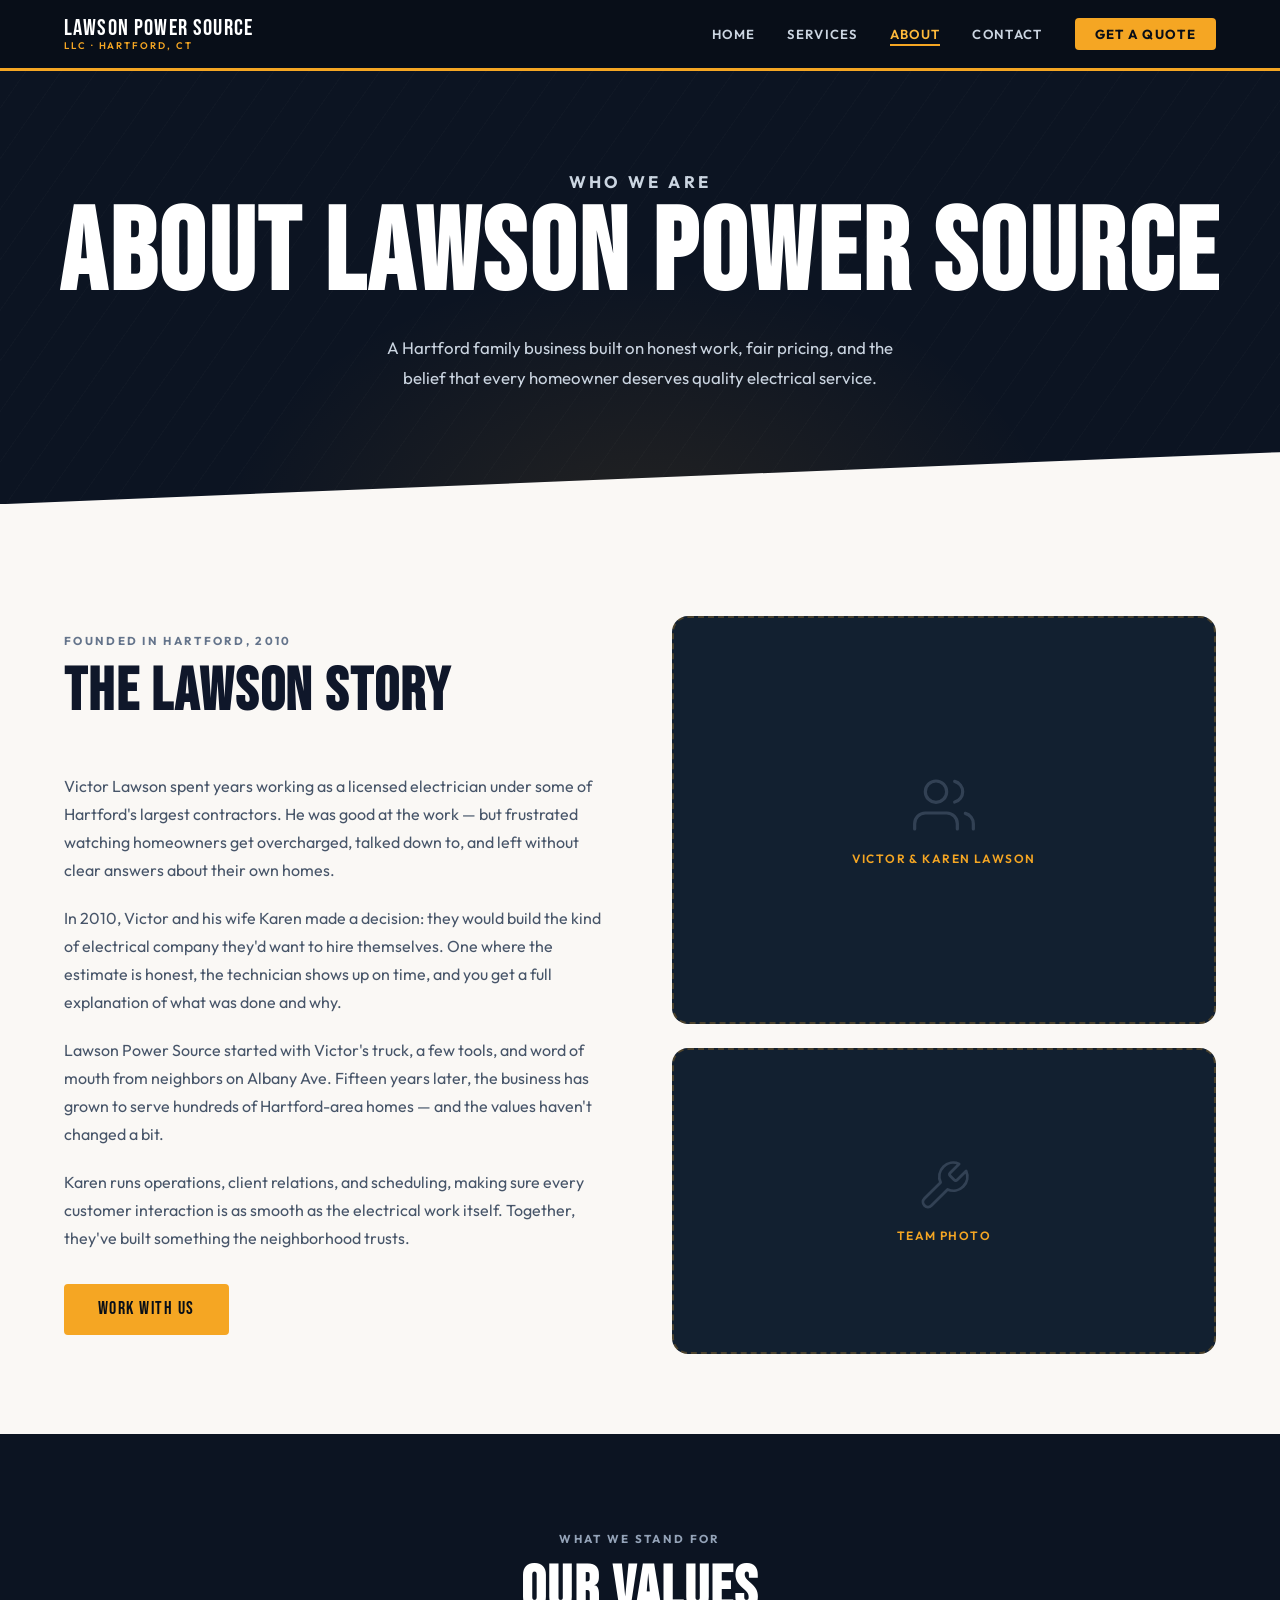
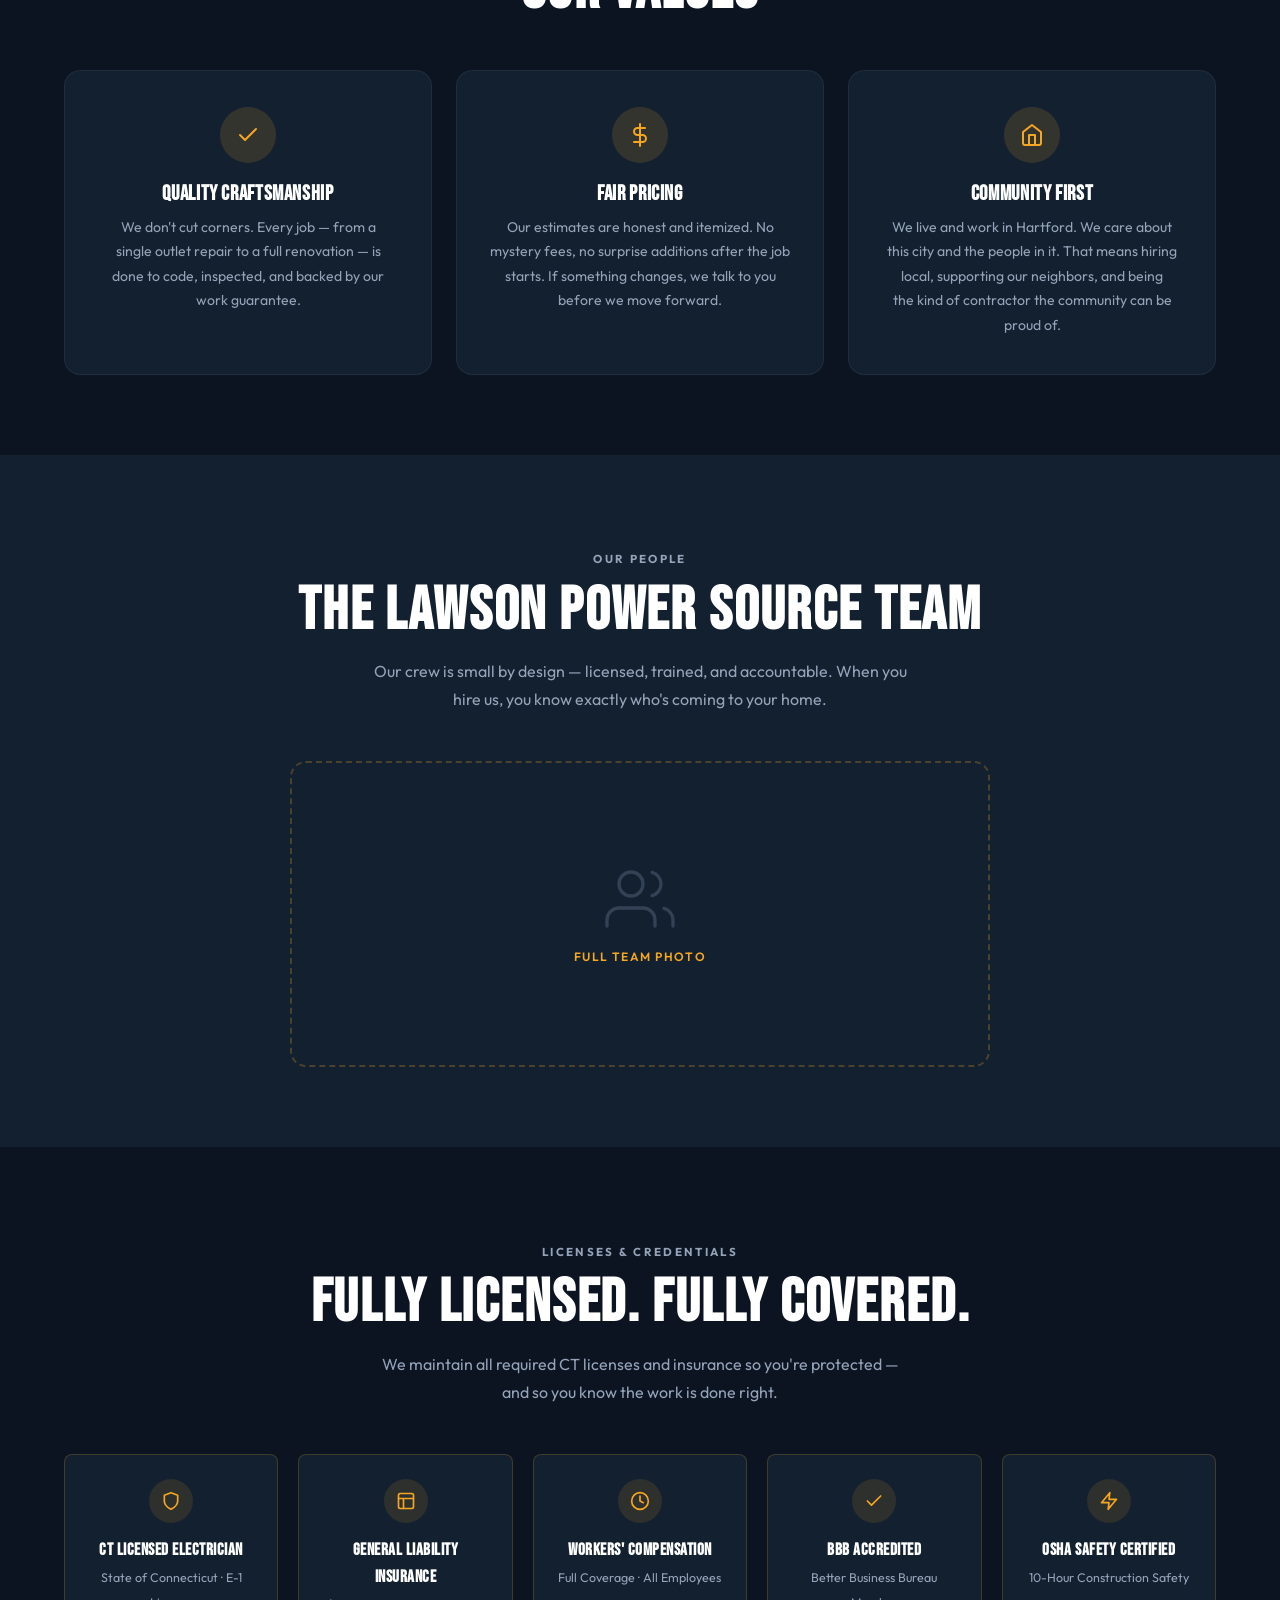
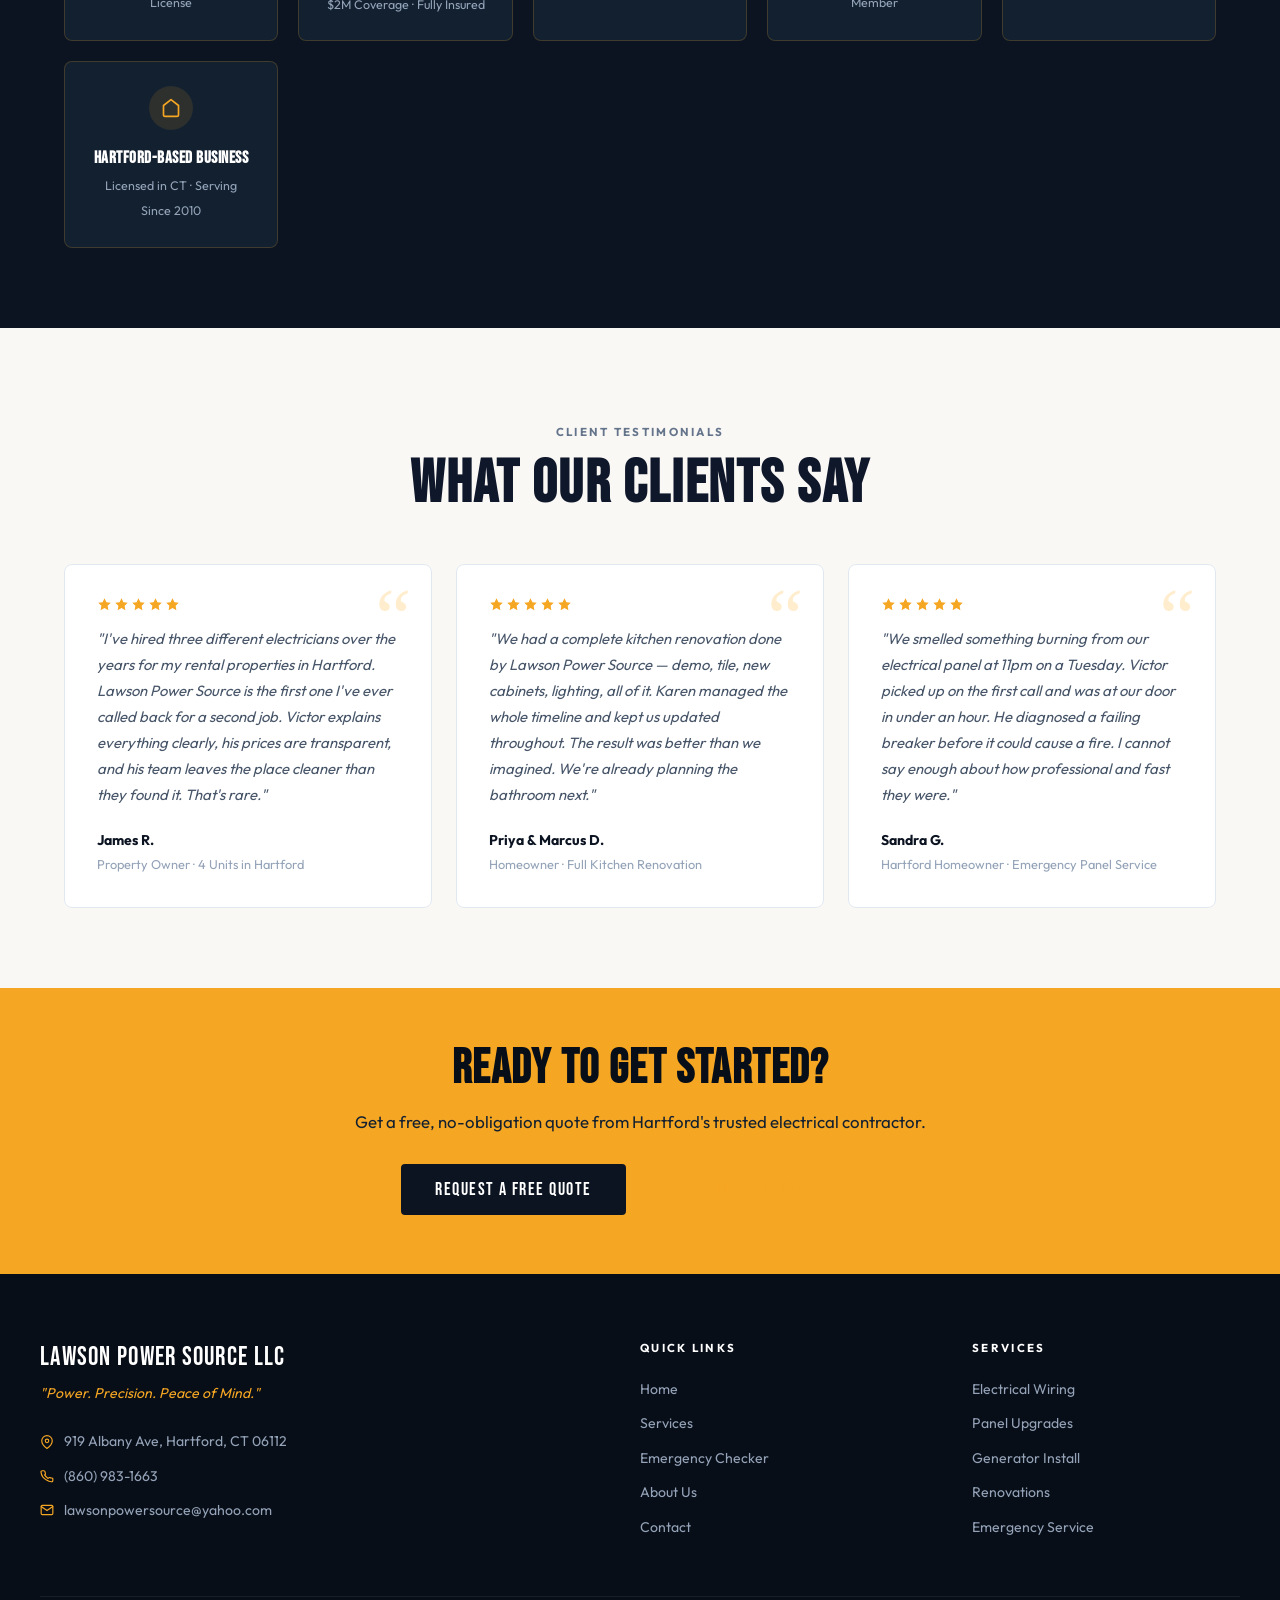
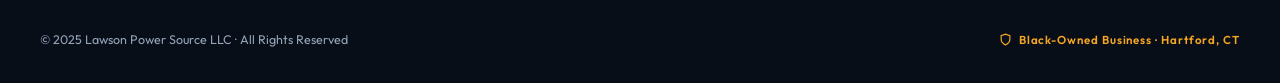
==== commit 751db80d: "Move Emergency Checker to its own page (checker.html) Extracts the interactive decision-tree widget " ====
--- a/about.html
+++ b/about.html
@@ -293,6 +293,7 @@
         <ul class="footer__nav-list" role="list">
           <li><a href="index.html">Home</a></li>
           <li><a href="services.html">Services</a></li>
+          <li><a href="checker.html">Emergency Checker</a></li>
           <li><a href="about.html">About Us</a></li>
           <li><a href="contact.html">Contact</a></li>
         </ul>
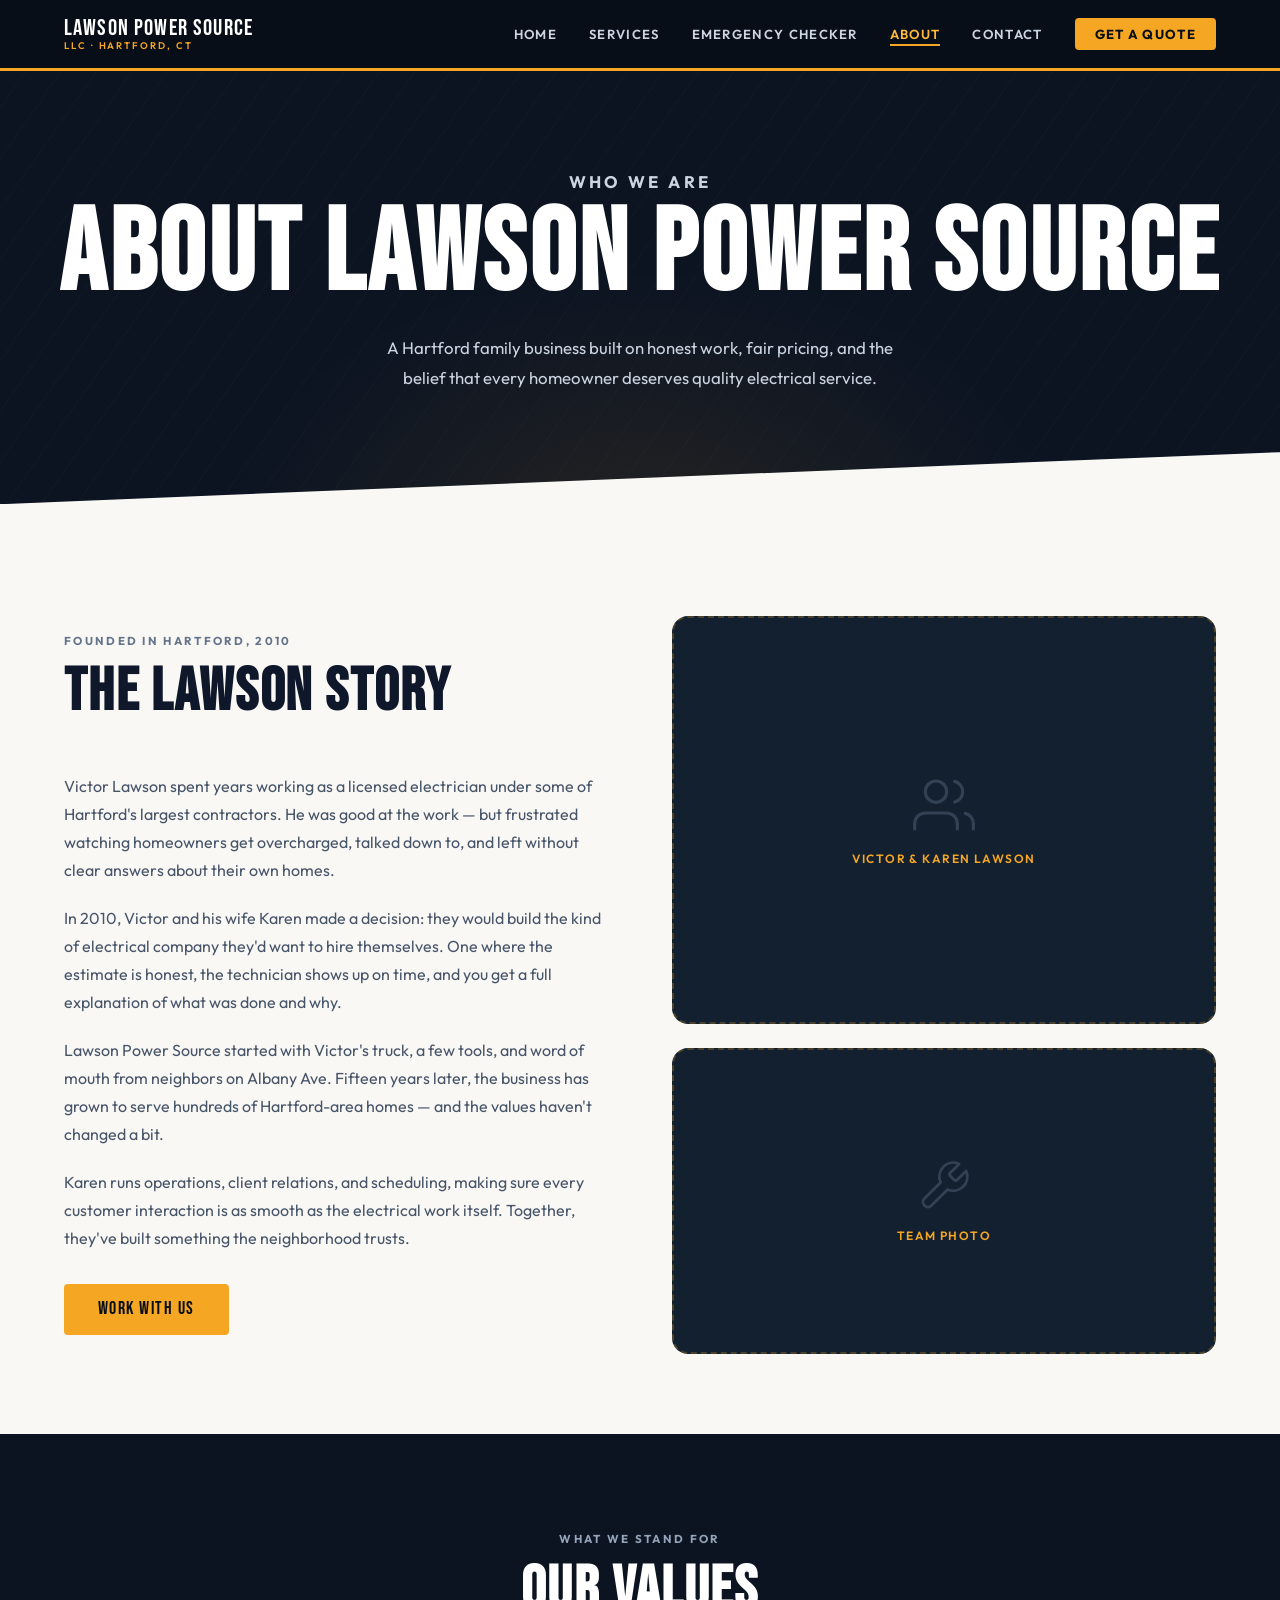
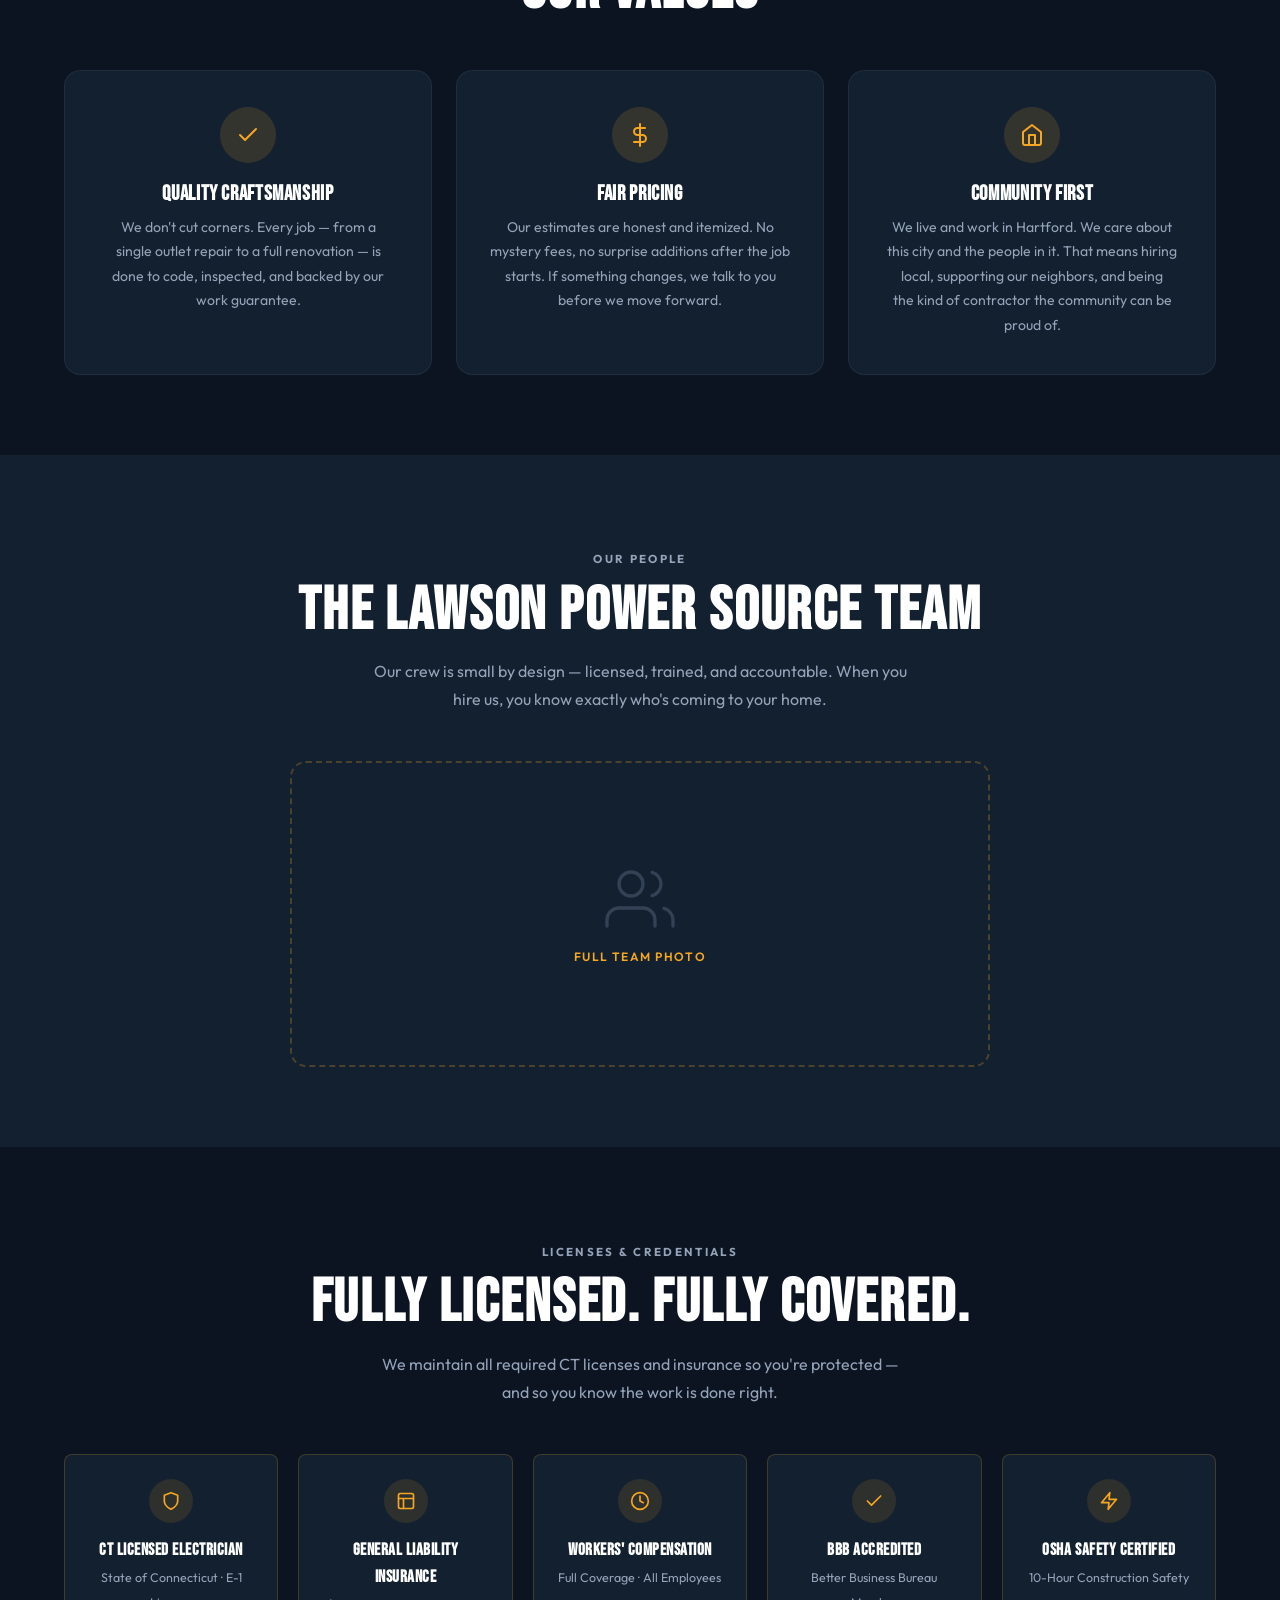
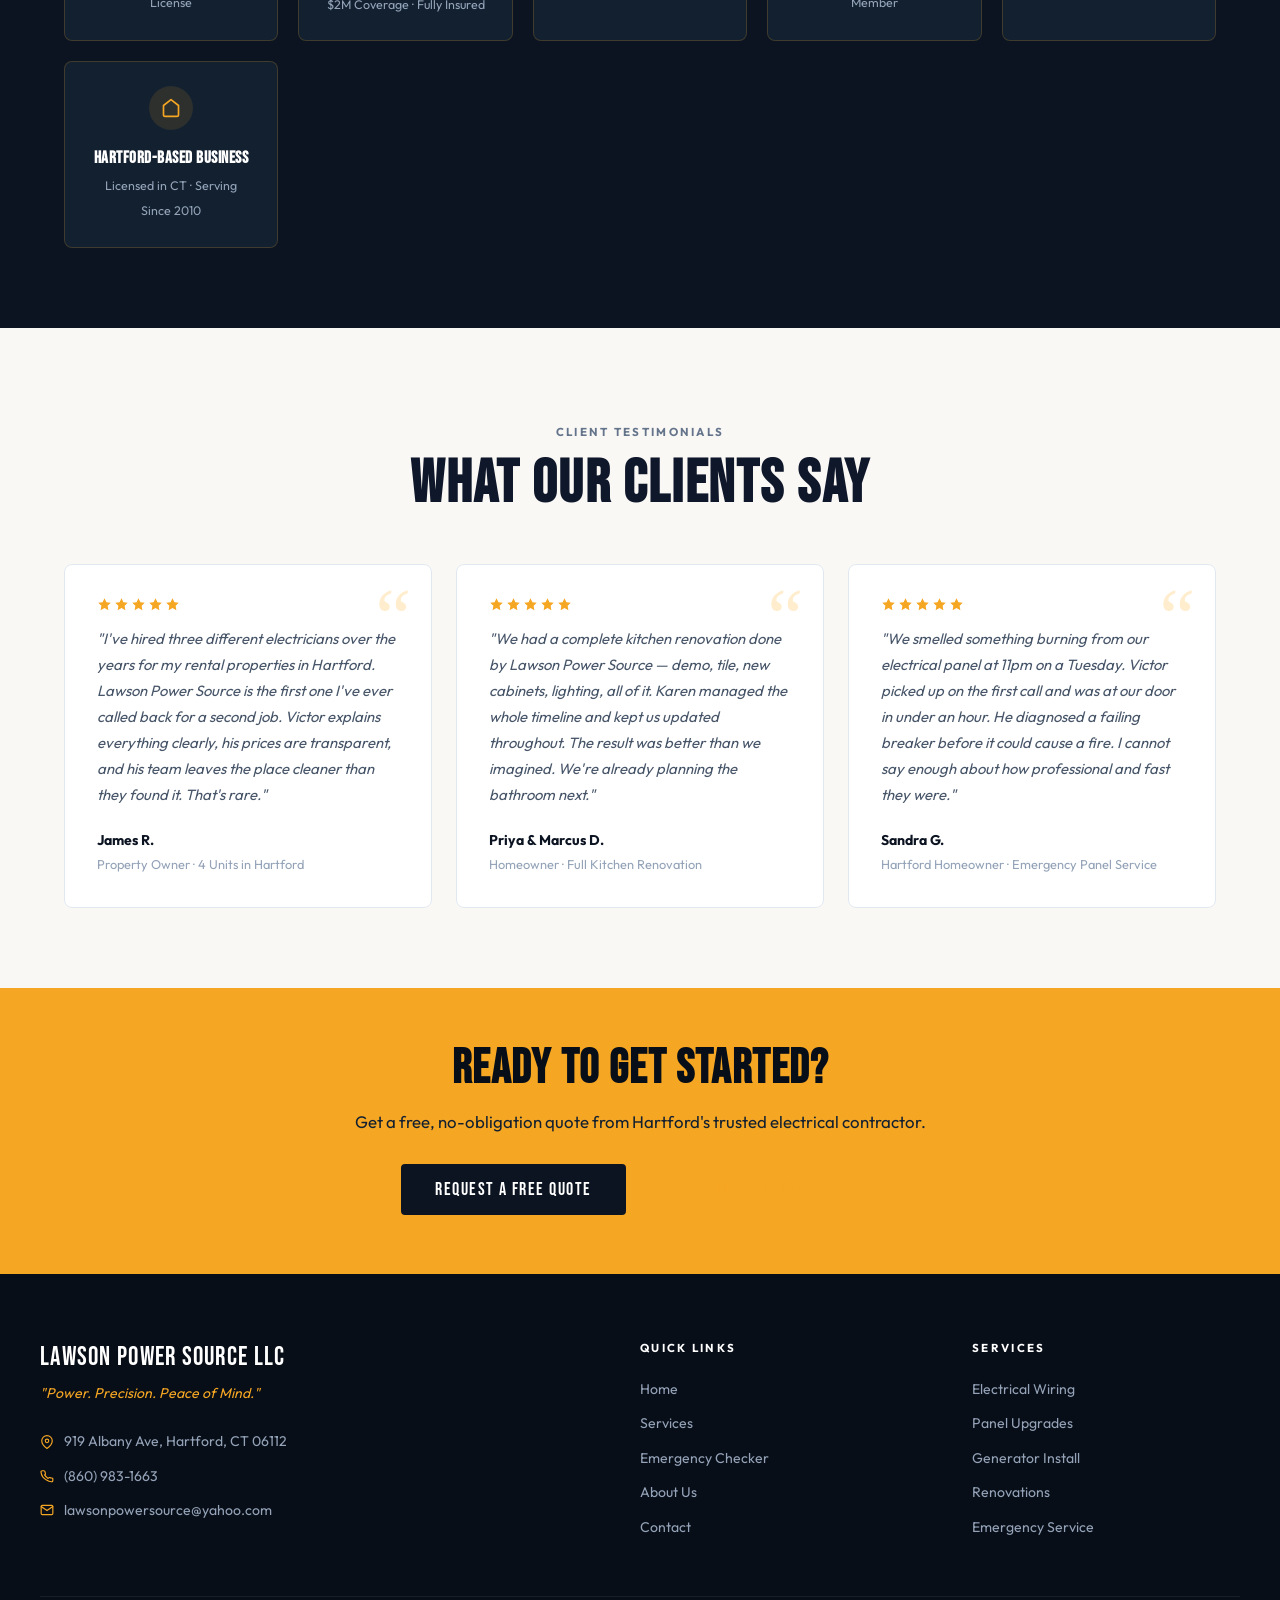
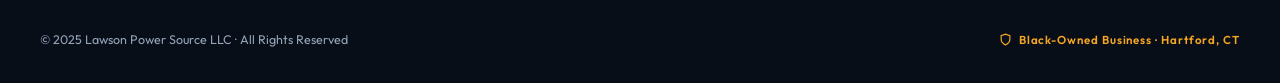
==== commit b9cf45db: "Add Emergency Checker to main nav on all pages Co-Authored-By: Claude Sonnet 4.6 <noreply@anthropic." ====
--- a/about.html
+++ b/about.html
@@ -26,6 +26,7 @@
         <ul class="nav__links" role="list">
           <li><a href="index.html">Home</a></li>
           <li><a href="services.html">Services</a></li>
+          <li><a href="checker.html">Emergency Checker</a></li>
           <li><a href="about.html" aria-current="page">About</a></li>
           <li><a href="contact.html">Contact</a></li>
           <li><a href="contact.html" class="nav__cta">Get a Quote</a></li>
